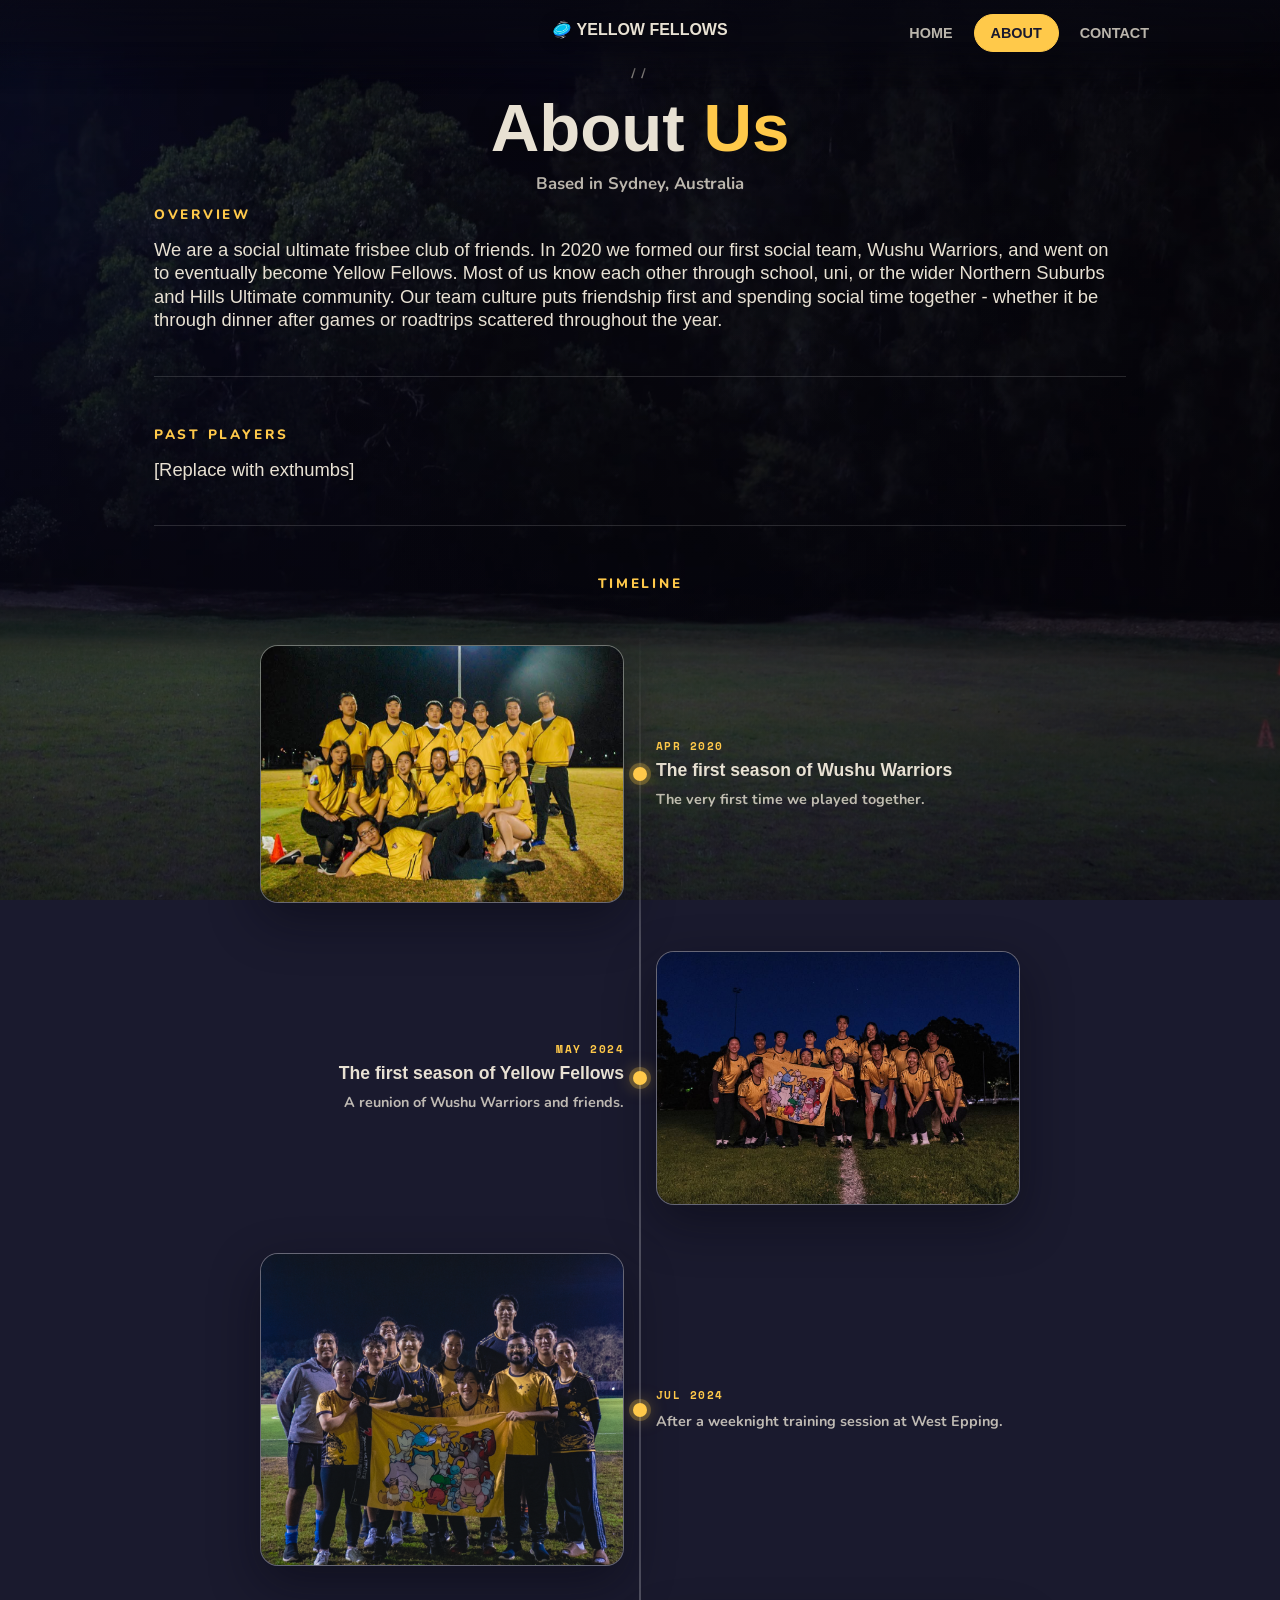
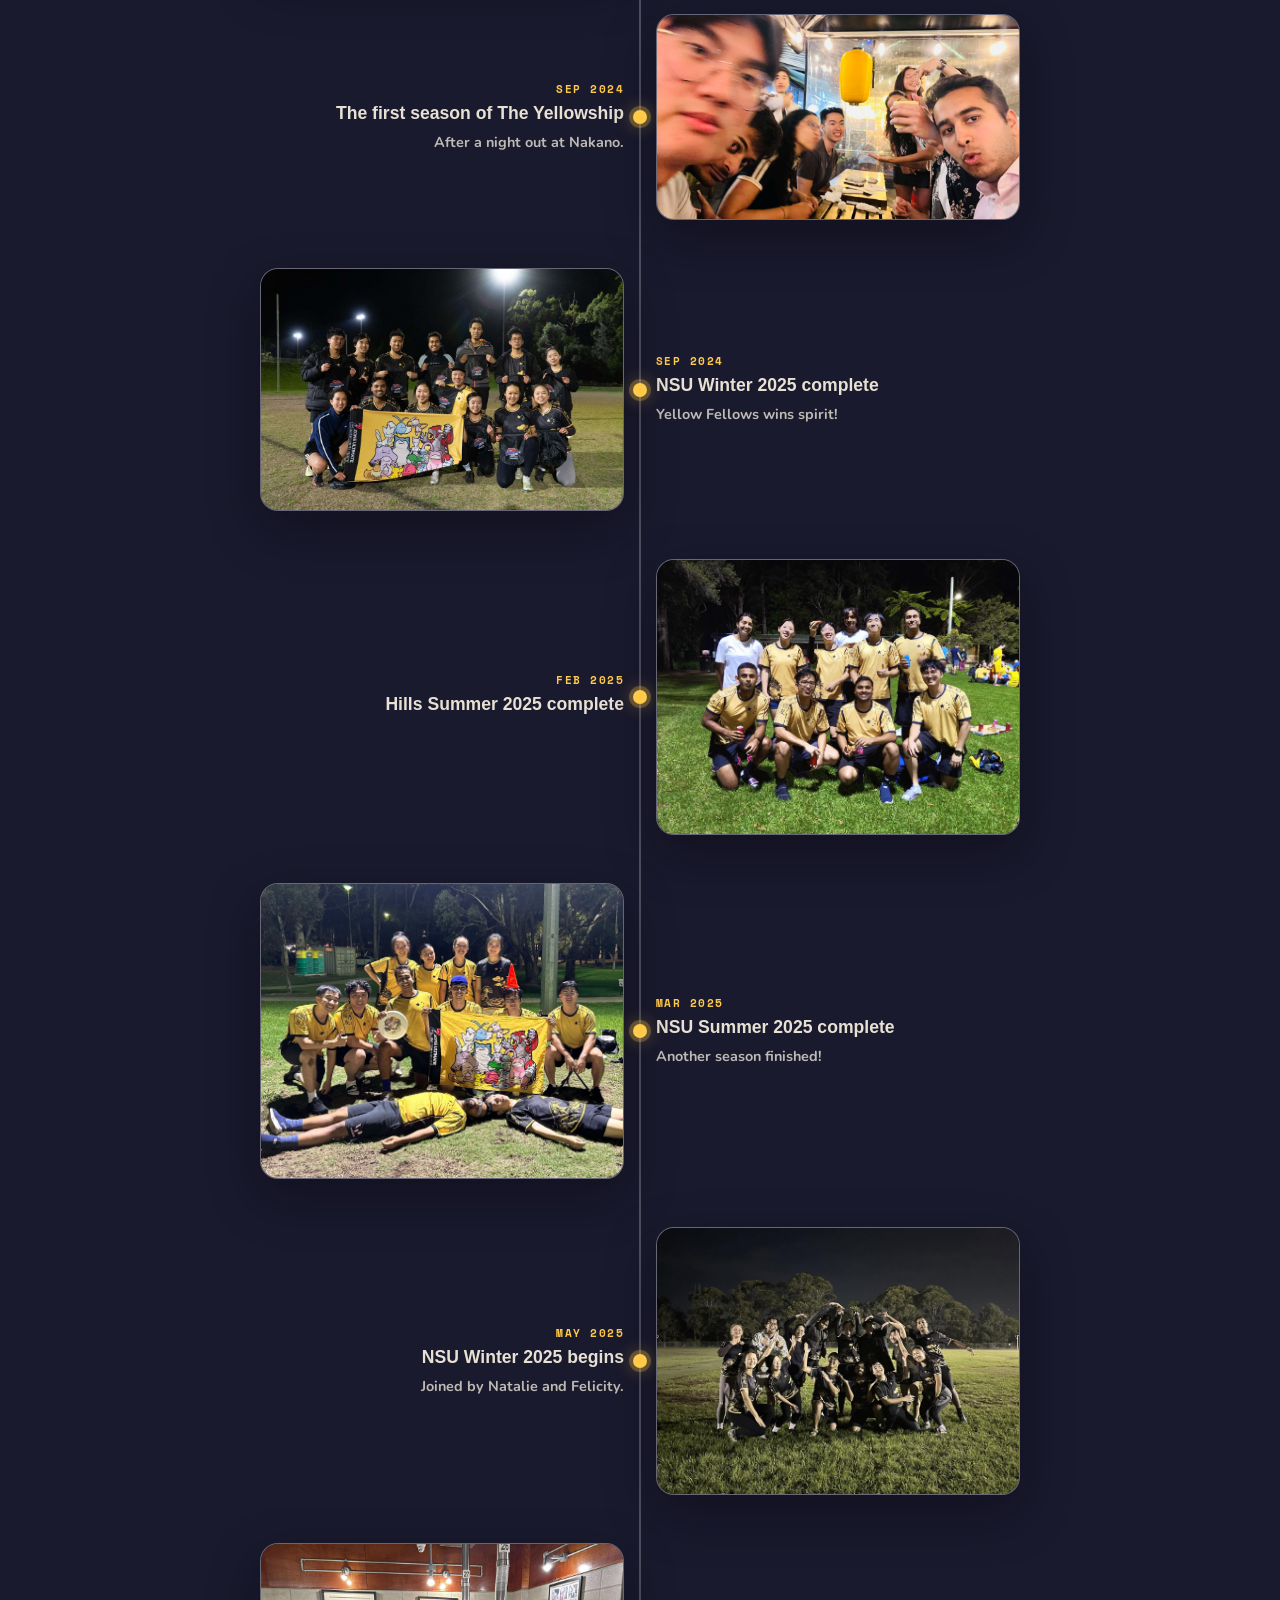
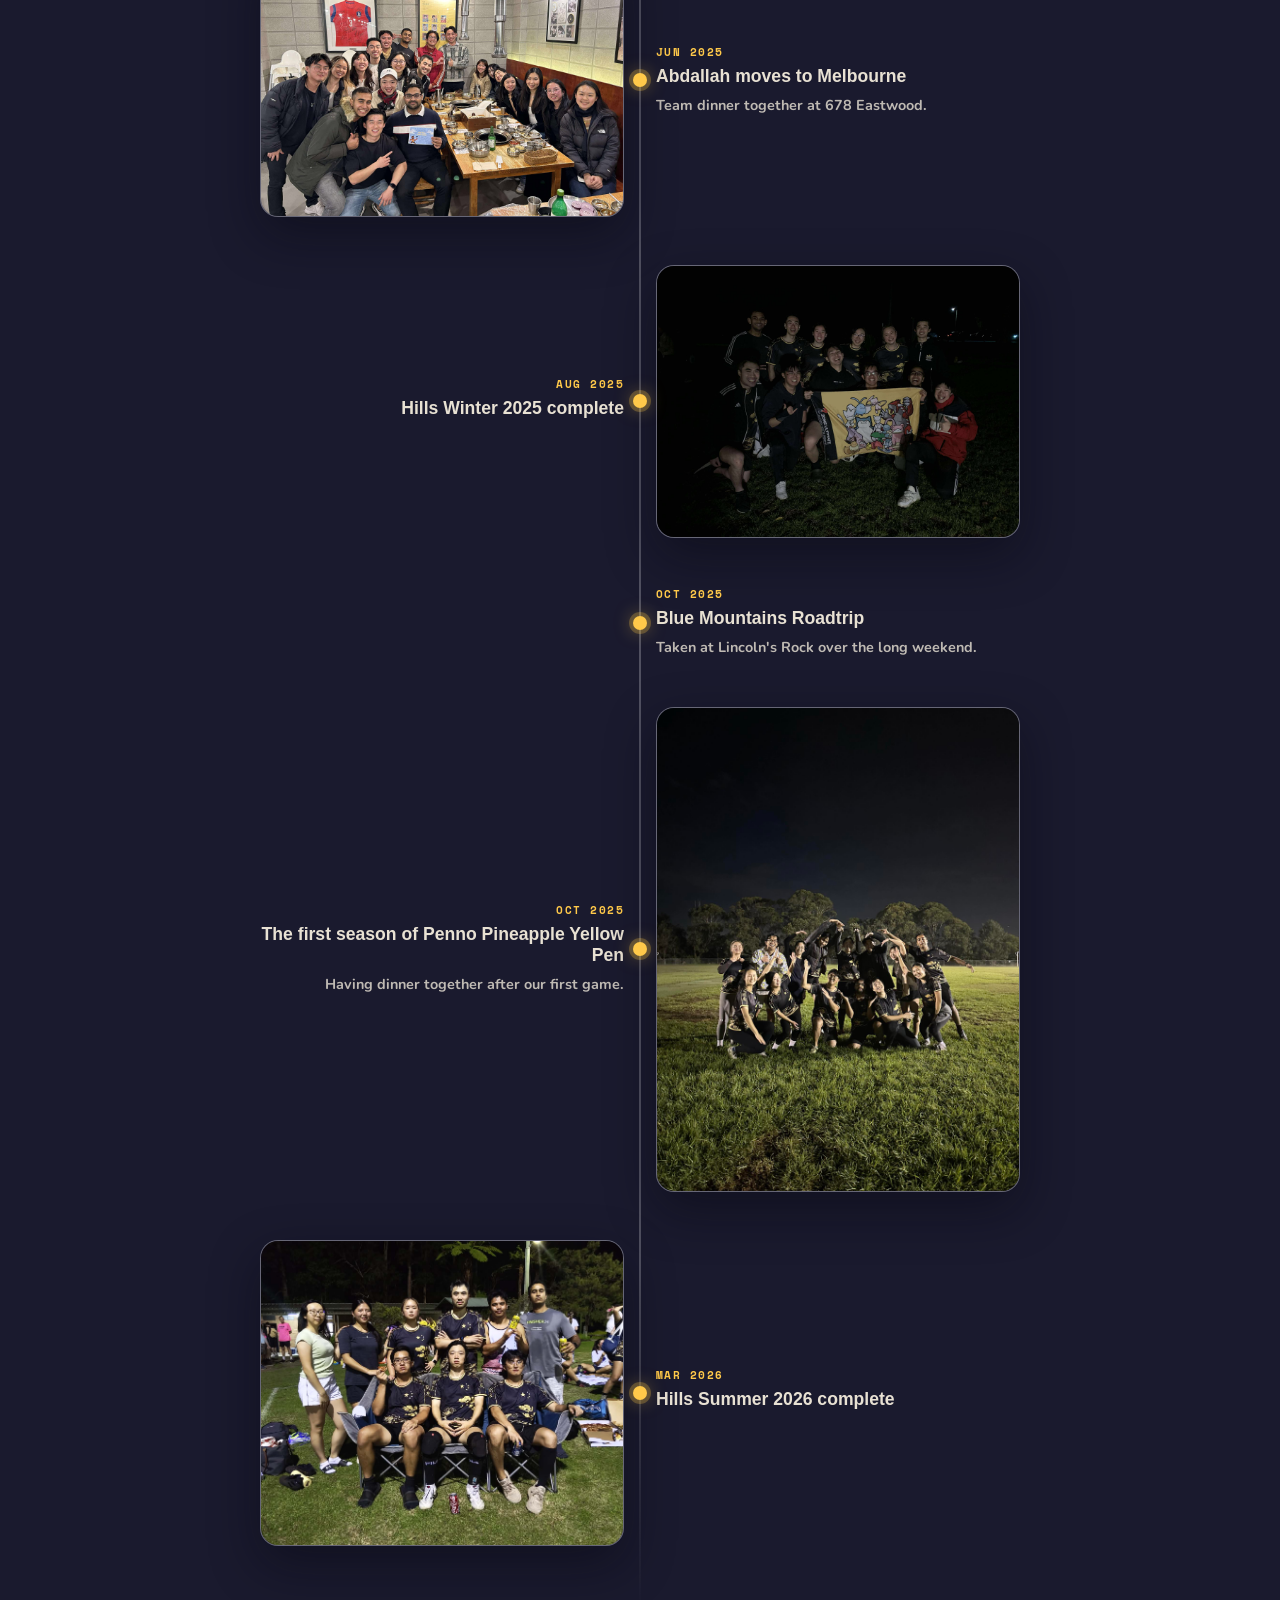
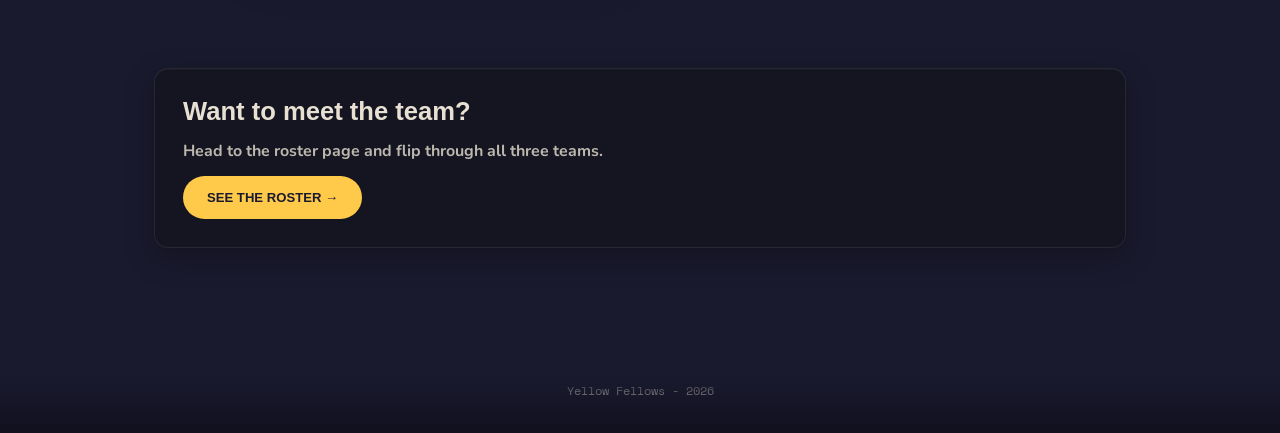
==== about.html @ 93ade766 "Pre-Claude exthumbs" ====
<!DOCTYPE html>
<html lang="en">
<head>
<meta charset="UTF-8">
<meta name="viewport" content="width=device-width, initial-scale=1.0">
<title>About — Yellow Fellows</title>
<link rel="preconnect" href="https://fonts.googleapis.com">
<link href="https://fonts.googleapis.com/css2?family=Nunito:wght@400;700;800;900&family=Space+Mono:wght@400;700&display=swap" rel="stylesheet">
<link rel="stylesheet" href="styles.css">
</head>
<body>

<div class="site-bg" aria-hidden="true"></div>
<div class="disc-bg" aria-hidden="true"></div>

<header class="site-header">
  <div class="header-inner">
    <a href="index.html" class="brand" id="brandLogo" aria-label="Yellow Fellows — home. On mobile, tap to toggle the menu." aria-expanded="false">
      <img src="images/logo.png" alt="Yellow Fellows" class="logo-img"
        onerror="this.replaceWith(Object.assign(document.createElement('span'),{className:'logo-fallback',textContent:'🥏 YELLOW FELLOWS'}));">
    </a>
    <nav class="site-nav" id="siteNav">
      <a href="index.html">HOME</a>
      <a href="about.html" class="active">ABOUT</a>
      <a href="contact.html">CONTACT</a>
    </nav>
  </div>
</header>

<div class="wrap">
  <header class="page-hero">
    <div class="eyebrow">//</div>
    <h1>About <span class="hl">Us</span></h1>
    <p class="sub">Based in Sydney, Australia</p>
  </header>

  <section class="about-section values-section">
    <p class="section-label">Overview</p>
    <p class="values-statement">
      We are a social ultimate frisbee club of friends. In 2020 we formed our first social team, Wushu Warriors, and went on to eventually become Yellow Fellows.
      Most of us know each other through school, uni, or the wider Northern Suburbs and Hills Ultimate community. Our team culture puts friendship first and spending
      social time together - whether it be through dinner after games or roadtrips scattered throughout the year. 
    </p>
  </section>

  <section class="about-section values-section">
    <p class="section-label">Past Players</p>
    <p class="values-statement">
      [Replace with exthumbs] 
    </p>
  </section>

  <section class="timeline-header">
    <p>Timeline</p>
  </section>

  <div class="timeline" id="timelineTrack"></div>

  <section class="block">
    <div class="panel">
      <h2>Want to meet the team?</h2>
      <p style="font-weight:700; opacity:0.8; margin:0 0 14px;">Head to the roster page and flip through all three teams.</p>
      <a href="index.html" class="submit-btn" style="display:inline-block; text-decoration:none;">SEE THE ROSTER →</a>
    </div>
  </section>
</div>

<footer class="site-footer">Yellow Fellows - 2026</footer>

<script src="script.js" defer></script>
</body>
</html>
---- styles.css ----
/* =========================================================
   THE YELLOW SQUAD — shared stylesheet
   Used by: index.html, about.html, contact.html

   v2 -- "field-glass" redesign: field.png runs the full site,
   chrome (header/footer) blurs and feathers into the photo,
   cards go translucent, and player cutouts throw a yellow
   comet trail -- the same arc a disc leaves the hand.
   ========================================================= */

:root{
  /* ---- Fonts, by role ---- */
  --font-body:    'Nunito', sans-serif;         /* running text, form fields */
  --font-heading: 'Segoe UI', sans-serif;        /* h1/h2, names, buttons */
  --font-mono:    'Space Mono', monospace;       /* labels, eyebrows, stats */
  --font-tab:     'Arial Black', sans-serif;     /* team tab buttons */
  --font-quote:   'Times New Roman', monospace;  /* player nickname/quote */

  /* ---- Brand + team colors ---- */
  --ink: #1A1A2E;        /* dark base -- page bg, text-on-light */
  --sun: #FFC94A;        /* primary accent yellow -- Yellow Fellows */
  --pineapple: #f9ff4b;  /* Penno Pineapple Yellow Pen team chip */
  --sherbet: #ffbf1f;    /* The Yellowship team chip */
  --pop: #FF4FA3;        /* focus rings / interactive highlight */
  --cream: #e8e1d3;      /* base tone for light text on dark photo */

  /* ---- Text colors ---- */
  --text: var(--cream);                    /* primary text on dark/photo bg */
  --text-body: #25231f;                    /* body text on light cards (info-card) */
  --text-dim: rgba(255,248,231,0.72);      /* secondary text on dark bg */
  --text-faint: rgba(255,248,231,0.45);    /* tertiary/placeholder text on dark bg */
  --stat-text: rgba(221,138,4,0.45);       /* player stat label/value accent */

  /* ---- Surface / glass effects ---- */
  --glass: rgba(255,255,255,0.07);
  --glass-strong: rgba(255,255,255,0.13);
  --glass-border: rgba(255,255,255,0.24);
  --glass-shadow: 0 18px 50px rgba(6,6,16,0.45);
}

*{ box-sizing:border-box; }

html{ scroll-behavior:smooth; height:100%; background:var(--ink); }

body{
  margin:0;
  background: transparent;
  font-family:var(--font-body);
  color:var(--text);
  min-height:100%;
}

a{ color:inherit; }

/* ---------- SITE-WIDE PHOTO BACKGROUND ---------- */
/* position:fixed already pins this to the viewport, so we don't also need
   background-attachment:fixed -- stacking the two can make some browsers/
   preview panes size the image against document flow instead of the
   viewport, which is what left a plain white gap under short pages. */
.site-bg{
  position:fixed; inset:0; z-index:-3;
  background: url('images/field.png') center 35% / cover no-repeat;
}
.site-bg::before{
  content:"";
  position:absolute; inset:0;
  background:
    linear-gradient(180deg, rgba(8,8,18,0.62) 0%, rgba(8,8,18,0.30) 16%, rgba(8,8,18,0.38) 60%, rgba(8,8,18,0.68) 100%);
}
.site-bg::after{
  content:"";
  position:absolute; inset:0;
  background: radial-gradient(circle at 50% 30%, rgba(0,0,0,0) 0%, rgba(0,0,0,0.28) 100%);
}

.disc-bg{ position:fixed; inset:0; pointer-events:none; overflow:hidden; z-index:-2; }
.disc-bg span{ position:absolute; font-size:2.2rem; opacity:0.07; filter:saturate(0.6); }

.wrap{ position:relative; z-index:5; max-width:1100px; margin:0 auto; padding:64px 64px 10px; }

/* ---------- SITE HEADER / NAV -- fades into the photo ---------- */
.site-header{
  position:fixed; top:0; left:0; right:0; z-index:50;
  padding-bottom: 36px;
}
/* The blurred/feathered background lives on its own layer, sized to the
   header's own (short) box. Applying the mask here -- instead of on
   .site-header directly -- keeps it from clipping the mobile nav
   dropdown, which needs to extend well below that box when open. */
.site-header::before{
  content:"";
  position:absolute; inset:0;
  z-index:-1;
  background: linear-gradient(180deg, rgba(8,8,18,0.55) 0%, rgba(8,8,18,0.30) 55%, rgba(8,8,18,0) 100%);
  backdrop-filter: blur(18px);
  -webkit-backdrop-filter: blur(18px);
  -webkit-mask-image: linear-gradient(to bottom, #000 45%, transparent 100%);
  mask-image: linear-gradient(to bottom, #000 45%, transparent 100%);
}
.header-inner{
  position:relative;
  max-width:1100px; margin:0 auto; padding:14px 24px 6px;
  display:flex; align-items:center; justify-content:flex-end;
  min-height:56px;
}
.brand{
  /* Always centered at the top of the header, independent of the nav's
     width -- absolute + translate keeps it dead-center on both mobile
     and desktop rather than being squeezed by flex siblings. */
  position:absolute;
  left:50%; top:50%;
  transform:translate(-50%,-50%);
  z-index:2;

  display:flex; align-items:center; justify-content:center;
  text-decoration:none;
  padding:6px;
  border-radius:14px;
  transition: transform .2s ease, opacity .2s ease;
}
.brand:hover{ transform:translate(-50%,-50%) scale(1.04); }
.brand.active{ transform:translate(-50%,-50%) scale(0.94); }

.logo-img{
  height:44px;
  width:auto;
  display:block;
  filter: drop-shadow(0 2px 14px rgba(0,0,0,0.5));
}

.logo-fallback{
  font-family:var(--font-heading);
  font-weight:800;
  font-size:1rem;
  color:var(--text);
  text-shadow:0 2px 14px rgba(0,0,0,0.5);
  white-space:nowrap;
}

.site-nav{
  display:flex;
  align-items:center;
  gap:4px;
}

.site-nav a{
  font-family:var(--font-heading);
  font-weight:800;
  font-size:0.9rem;
  text-decoration:none;
  color:var(--text-dim);
  padding:10px 16px;
  border:1px solid transparent;
  border-radius:999px;
  transition:
    color .2s ease,
    background .2s ease,
    border-color .2s ease,
    transform .2s ease;
}

.site-nav a:hover{
  color:var(--text);
  background:var(--glass);
  border-color:var(--glass-border);
}

.site-nav a.active{
  color:var(--ink);
  background:var(--sun);
  border-color:var(--sun);
}

@media (max-width:760px){

  .logo-img{
    height:60px;
  }

  .header-inner{
    min-height:76px;
    padding-top:100px;
  }

  .site-nav{
    display:flex;
    flex-direction:column;
    align-items:center;
    justify-content:center;
    gap:20px;

    position:fixed;
    inset:0;

    z-index:40;

    background:rgba(8,8,18,0.6);
    backdrop-filter:blur(28px) saturate(140%);
    -webkit-backdrop-filter:blur(28px) saturate(140%);

    opacity:0;
    visibility:hidden;
    pointer-events:none;

    transition:
      opacity .3s ease,
      visibility 0s linear .3s;
  }

  .site-nav.open{
    opacity:1;
    visibility:visible;
    pointer-events:auto;
    transition:
      opacity .3s ease,
      visibility 0s linear 0s;
  }

  .site-nav a{
    text-align:center;
    font-size:1.5rem;
    padding:12px 30px;

    opacity:0;
    transform:translateY(14px) scale(.94);
  }

  .site-nav.open a{
    animation:navLinkIn .42s cubic-bezier(.2,.8,.3,1) forwards;
  }

  .site-nav.open a:nth-child(1){ animation-delay:.08s; }
  .site-nav.open a:nth-child(2){ animation-delay:.16s; }
  .site-nav.open a:nth-child(3){ animation-delay:.24s; }
}

@keyframes navLinkIn{
  to{
    opacity:1;
    transform:translateY(0) scale(1);
  }
}

@media (max-width:600px){
  .logo-img{
    height:56px;
  }

  .header-inner{
    min-height:72px;
  }
}

/* ---------- PAGE HERO ---------- */
header.page-hero{
    position:relative;
    z-index:2;

    text-align:center;

    padding:0px 0 30px;

    margin-bottom:-20px;
}

.eyebrow{
  font-family:var(--font-mono); text-transform:uppercase; letter-spacing:0.3em;
  font-size:0.7rem; font-weight:700; color:var(--text-dim);
}

h1{
  font-family:var(--font-heading); font-size:clamp(2.2rem, 6vw, 4.2rem);
  line-height:1.05; margin:12px 0 8px; color:var(--text);
  text-shadow: 0 4px 30px rgba(0,0,0,0.45);
}
h1 .hl{
  color:var(--sun);
}

.sub{ font-size:1.05rem; font-weight:700; max-width:560px; margin:0 auto; color:var(--text-dim); }

h2{
  font-family:var(--font-heading); font-size:clamp(1.25rem, 3.5vw, 1.6rem);
  margin: 0 0 14px; color:var(--text);
}

/* ---------- GENERIC GLASS CARD ---------- */
.panel{
  background: rgba(18,20,28,0.72);
  backdrop-filter: blur(12px);
  -webkit-backdrop-filter: blur(12px);

  border: 1px solid rgba(255,255,255,0.08);
  border-radius: 14px;

  padding: 28px;

  box-shadow:
    0 10px 30px rgba(0,0,0,.28),
    inset 0 1px 0 rgba(255,255,255,.03);

  transition:
    transform .22s ease,
    box-shadow .22s ease,
    border-color .22s ease;
}
.panel:hover{ transform: translateY(-4px); box-shadow: 0 26px 60px rgba(6,6,16,0.55); background:rgba(255,255,255,0.16); }

section.block{ margin: 54px 0; }
section.block:first-of-type{ margin-top: 20px; }

/* ---------- TABS (roster page) ---------- */
.tabs{
  display: flex;
  flex-wrap: wrap;
  justify-content: center;
  align-items: stretch;
  gap: 12px;

  margin: 10px 0;
  padding: 16px 0;
}

.tabs::-webkit-scrollbar{
  display: none;              /* Chrome, Safari, Edge */
}

.tab-btn{
  flex: 0 0 auto;
  font-family:var(--font-tab); font-size:0.66rem; padding:11px 16px;
  background:var(--glass); border:1px solid var(--glass-border); border-radius:999px; cursor:pointer;
  color:var(--text-dim);
  backdrop-filter: blur(14px);
  transition: transform .18s ease, box-shadow .18s ease, background .18s ease, color .18s ease;
  white-space:nowrap;
}
.tab-btn:hover{ transform: translateY(-2px); color:var(--text); background:rgba(255,255,255,0.13); }
.tab-btn:focus-visible{ outline: 2px solid var(--pop); outline-offset: 3px; }
.tab-btn.active{
  color:var(--ink); transform: translateY(-2px);
  border-color: transparent;
  box-shadow: 0 10px 26px rgba(255,201,74,0.4);
}
.tab-btn .count{ font-family:var(--font-mono); font-size:0.55rem; opacity:0.7; display:block; margin-top:3px; }

.team-meta{ text-align:center; margin-bottom:80px; }
.team-est{
  font-family:var(--font-mono); font-size:0.68rem; font-weight:700;
  text-transform:uppercase; letter-spacing:0.18em; color:var(--text-faint); margin:0 0 6px;
}
.team-est.empty{ font-style:italic; letter-spacing:0.05em; text-transform:none; }
.team-desc{
  font-weight:700; font-size:1rem; line-height:1.55; max-width:620px;
  margin:0 auto; color:var(--text-dim);
}

/* ---------- STAGE -- floats directly on the field, no boxed background ---------- */
.stage-wrap{
    position: relative;

    display: flex;
    justify-content: center;
    align-items: center;
    gap: 64px;

    min-height: 480px;

    overflow: visible;
    border: 2px solid rgba(0, 0, 0, 0.6);
    box-shadow:
      0 30px 80px rgba(0,0,0,0.65),
      0 0 120px rgba(0,0,0,0.45),
      inset 0 0 80px rgba(0,0,0,0.35);
}

.stage-video{
    position: absolute;
    inset: 0;

    width: 100%;
    height: 100%;

    object-fit: cover;
    filter: brightness(0.6);

    z-index: 0;
}

.player-figure{
  position: absolute;
  left: 32px;
  flex: 1;

  display: flex;
  align-items: center;
  justify-content: center;

  min-height: 500px;

  transition: opacity .45s ease;
}

.player-figure img{

  width: auto;
  height: 500px;

  object-fit: contain;

  transform: translateX(-60px);

  animation: toonShadowIn .8s cubic-bezier(.2,.8,.3,1) both;
}

@keyframes toonShadowIn{
  0%{
    filter:
      drop-shadow(0 0 0 rgba(255,201,74,0))
      drop-shadow(0 0 0 rgba(255,201,74,0));
  }

  100%{
    filter:
      drop-shadow(-32px 0px 0 rgba(255,201,74,0.5))
      drop-shadow(-64px 0px 0 rgba(255,201,74,0.3));
  }
}

.ghost{ width:80%; height:80%; }
.ghost svg{ width:100%; height:100%;
  filter: drop-shadow(0 14px 22px rgba(0,0,0,0.35));
}
.ghost .ghost-initials{ font-family:var(--font-heading); fill: rgba(255,255,255,0.9); font-size:26px; }
.ghost path, .ghost circle{ stroke: rgba(255,255,255,0.8); }

.info-card{
    position: absolute;
    right:12px;
    width: 360px;
    padding: 20px 22px 18px;

    background:
      radial-gradient(rgba(26,26,46,0.055) 1px, transparent 1.4px) 0 0/15px 15px,
      #fffaf1;
    border: 2px solid var(--sun);

    transform: skew(-12deg) translateX(-130px);

    flex: 0 0 360px;   /* Prevent flexbox from shrinking it */

    box-shadow:
        6px 6px 0 var(--sun),
        12px 12px 0 rgba(0,0,0,0.6),
        inset 0 1px 0 rgba(255,255,255,0.8);

    color: #000; /* or #111 if you want softer black text */
}
.info-card::before{
    content:"";
    position:absolute;
    top:0; left:0; right:0;
    height:5px;
    background: linear-gradient(90deg, var(--sun) 0%, var(--pop) 130%);
    opacity:0.9;
}
.info-card > *{
    transform: skew(12deg);
}
.info-card.fade{ opacity:0; transform: translateY(6px); }

.badge-row{
    display: flex;
    gap: 5px;
    flex-wrap: wrap;
    justify-content: flex-end;
    margin: 0 0 10px;
}

/* Optional "trophy" ribbon -- only shown when a player has one (see
   PLAYER_INFO.trophy in script.js). Deliberately sits straddling the
   card's own top border rather than inside the padding, like a patch
   stitched onto the corner. Hidden by default via display:none rather
   than the `hidden` attribute -- see renderStage()'s toggle. */
.trophy-tag{
    display: none;
    align-items: center;
    gap: 6px;

    position: absolute;
    top: -14px;
    left: 22px;
    z-index: 3;
    max-width: calc(100% - 54px);

    padding: 5px 12px;
    background: linear-gradient(135deg, #ffd66b, #ff9f1c);
    border: 1.5px dashed rgba(26,26,46,0.55);
    border-radius: 3px;
    box-shadow: 2px 3px 0 rgba(0,0,0,0.35);

    color: var(--ink);
    font-family: var(--font-mono);
    font-size: 0.58rem;
    font-weight: 800;
    line-height: 1.3;
    text-transform: uppercase;
    letter-spacing: 0.05em;

    transform: skew(12deg) rotate(-3deg);
}
.trophy-tag .trophy-icon{
    flex: 0 0 auto;
    font-size: 0.86rem;
    line-height: 1;
}
.trophy-tag .trophy-text{
    overflow-wrap: anywhere;
}

.team-chip{
  font-family:var(--font-mono); font-size:0.6rem; font-weight:700;
  padding:3px 8px; border-radius:999px; border:1px solid rgba(26,26,46,0.25); line-height:1.6;
  color:var(--ink);
}
.chip-YF{ background: var(--sun); }
.chip-PPYP{ background: var(--pineapple); }
.chip-YS{ background: var(--sherbet); }

.stage-name{ font-family:var(--font-heading); font-size:clamp(1.1rem, 2.4vw, 1.4rem); font-weight:700; margin:0 0 6px; text-align:center; letter-spacing:0.01em; }

.nickname{
  display:block; width:fit-content; margin:0 auto 14px;
  font-family:var(--font-quote); font-style:italic; font-size:1.05rem; font-weight:700;
  color:#8a5c00;
  padding:0 4px 7px;
  border-bottom:1px dashed rgba(138,92,0,0.32);
}
.nickname.empty{ font-style:italic; border-style:dotted; opacity:0.7; color:var(--text-body); }

.funfact{ font-size:0.84rem; font-weight:700; line-height:1.45; color:var(--text-body); text-align:center; margin:0 0 12px; }
.funfact.empty{ font-style:italic; font-weight:600; opacity:0.6; }

.player-stat-row{
  display:grid;
  grid-template-columns:1fr 1fr;
  gap:6px 12px;
  border-top:1px solid rgba(26,26,46,0.12);
  padding-top:10px;
}

.player-stat-row.single{
  grid-template-columns:1fr;
  border-top:none;
  padding-top:0;
}

.player-stat{
  display:flex;
  justify-content:flex-start;
  align-items:baseline;
  gap:6px;
}

.player-stat-row.single .player-stat{
  background: rgba(255,201,74,0.16);
  border:1px solid rgba(255,201,74,0.4);
  border-radius:10px;
  padding:8px 12px;
  justify-content:center;
}

.player-stat-row.single .p-label::before{ content:"🥏  "; }

.player-stat-row.single .p-label,
.player-stat-row.single .p-value{ color:#8a5c00; }
.player-stat-row.single .p-value.empty{ color:var(--text-faint); }

.player-stat .p-label{
  margin:0;
  font-family:var(--font-mono);
  font-size:0.58rem;
  text-transform:uppercase;
  letter-spacing:0.12em;
  color:var(--stat-text);
  line-height:1;
}

.player-stat .p-value{
  margin:0;
  font-weight:800;
  font-size:0.86rem;
  color:var(--stat-text);
  line-height:1;
}

.player-stat .p-value.empty{
  font-style:italic;
  font-weight:700;
  color:var(--text-faint);
}

.stage-arrow{
  position: absolute;
  top: 30%;
  transform: translateY(-50%);
  z-index: 3;

  width: 56px;
  height: 56px;
  border: none;
  border-radius: 50%;

  background: transparent;
  color: rgba(0, 0, 0, 0.85);

  display: flex;
  align-items: center;
  justify-content: center;

  cursor: pointer;
  user-select: none;

  font-family: system-ui, sans-serif;
  font-size: 4rem;
  font-weight: 300;
  line-height: 1;

  transition:
    transform .2s ease,
    color .2s ease,
    opacity .2s ease;

  opacity: .7;
}

.stage-arrow:hover{
  transform: translateY(-50%) scale(1.12);
  color: #000000;
  opacity: 1;
}

.stage-arrow:focus-visible{
  outline: none;
}
.arrow-left{ left: -3%; }
.arrow-right{ right: -3%; }

/* ---------- THUMBNAIL ROW ---------- */

/* Purely a positioning context -- not itself positioned, so it doesn't
   introduce a new containing block. .thumb children are position:absolute
   and sit directly on top of .stage-wrap (their nearest positioned
   ancestor), so their left/top percentages are stage-wrap-relative. */
.thumb-row{
  margin: 0;
}

.thumb{
  position: absolute;

  width:66px;
  height:66px;

  display:flex;
  align-items:center;
  justify-content:center;

  cursor:pointer;
  pointer-events: auto;

  /* left/top mark the point on the frame; this centers the thumb on
     that point instead of anchoring its top-left corner there */
  transform: translate(-50%, -50%);

  /* every property that differs between the dim/active/selected state
     is listed here so updateThumbStates()'s class toggles always fade
     rather than snapping */
  transition:
    transform 0.4s cubic-bezier(.2,.8,.3,1),
    opacity 0.4s ease;

  /* default "dim" state */
  opacity: 0.35;
}

.thumb:hover{ transform: translate(-50%, -50%) translateY(-3px) scale(1.05); opacity:0.85; }

.thumb img{
  width: 100%;
  height: 100%;
  object-fit: contain; /* hug the cutout's real shape, not a cropped circle */
  filter: grayscale(0.6) brightness(0.8) drop-shadow(0 2px 5px rgba(0,0,0,0.4));
  transition: filter 0.4s ease;
}

/* highlighted state -- fades in/out via the transition above whenever
   .active is toggled (team switch) or on first paint (entrance). The
   white outline + yellow glow are traced straight onto the cutout's
   alpha shape with stacked drop-shadows, rather than sitting behind it
   in a circular chip. */
.thumb.active{
  opacity: 1;
  transform: translate(-50%, -50%) translateY(-5px) scale(1.12);
}
.thumb.active img{
  filter:
    drop-shadow(0 2px 5px rgba(0,0,0,0.4))
    drop-shadow(0 0 9px rgba(255,201,74,0.265));
}

/* selected state -- the player currently shown on stage. Sits visually
   "above" the plain active state: bigger lift, a heavier ring, and a
   slow breathing glow so it reads at a glance even among a full team of
   highlighted teammates. Declared after .active so it wins when a thumb
   is both on-team and the current selection (the common case). */
.thumb.selected{
  transform: translate(-50%, -50%) translateY(-9px) scale(1.32);
  z-index: 2;
}
.thumb.selected img{
  animation: thumbGlow 2.6s ease-in-out infinite;
}


@keyframes thumbGlow{
  0%, 100%{
    filter:
      drop-shadow(0 0 2px #fff)
      drop-shadow(0 0 2px #fff)
      drop-shadow(0 0 2px #fff)
      drop-shadow(0 2px 5px rgba(0,0,0,0.4))
      drop-shadow(0 0 14px rgba(255,201,74,0.85));
  }
  50%{
    filter:
      drop-shadow(0 0 2.5px #fff)
      drop-shadow(0 0 2.5px #fff)
      drop-shadow(0 0 2.5px #fff)
      drop-shadow(0 2px 5px rgba(0,0,0,0.4))
      drop-shadow(0 0 24px rgba(255,201,74,1));
  }
}

/* fallback chip -- only used when a player has no thumbs/<slug>.png yet.
   There's no image to trace an outline onto, so it keeps a small circular
   badge instead; box-shadow stands in for the drop-shadow ring so the
   same dim/active/selected language still reads. */
.thumb-fallback{
  border-radius:50%;
  background: var(--tbg, var(--sun));
  color: var(--ink);
  font-family:var(--font-mono);
  font-size:0.6rem;
  font-weight:700;
  box-shadow: 0 6px 16px rgba(6,6,16,0.35);
  transition: box-shadow 0.4s ease;
}
.thumb-fallback.active{
  box-shadow: 0 0 0 2px #fff, 0 8px 22px rgba(255,201,74,0.5);
}
.thumb-fallback.selected{
  box-shadow: 0 0 0 3px #fff, 0 14px 30px rgba(255,201,74,0.55), 0 0 18px rgba(255,201,74,0.35);
  animation: thumbFallbackGlow 2.6s ease-in-out infinite;
}
@keyframes thumbFallbackGlow{
  0%, 100%{ box-shadow: 0 0 0 3px #fff, 0 14px 30px rgba(255,201,74,0.55), 0 0 18px rgba(255,201,74,0.35); }
  50%{ box-shadow: 0 0 0 3px #fff, 0 16px 36px rgba(255,201,74,0.8), 0 0 34px rgba(255,201,74,0.65); }
}

/* ---------- CONTACT PAGE ---------- */
.contact-grid{
  display:grid; grid-template-columns: 1.1fr 0.9fr; gap:24px; align-items:start;
}
@media (max-width:760px){ .contact-grid{ grid-template-columns:1fr; } }

.info-list{ list-style:none; padding:0; margin:0; display:flex; flex-direction:column; gap:16px; }
.info-list li{ display:flex; gap:12px; align-items:flex-start; }
.info-list .icon{ font-size:1.4rem; line-height:1; filter: drop-shadow(0 2px 6px rgba(0,0,0,0.4)); }
.info-list .label{
  font-family:var(--font-mono); font-size:0.64rem; text-transform:uppercase;
  letter-spacing:0.12em; color:var(--text-faint); margin:0 0 3px;
}
.info-list .value{ font-weight:800; color:var(--text); }
.info-list .value.empty{ font-style:italic; font-weight:700; color:var(--text-faint); }

.social-row{ display:flex; gap:10px; flex-wrap:wrap; margin-top:18px; }
.social-chip{
  font-family:var(--font-mono); font-size:0.7rem; font-weight:700;
  padding:8px 14px; border:1px solid var(--glass-border); border-radius:20px; text-decoration:none;
  background:var(--glass); color:var(--text-dim);
  transition: transform .18s ease, background .18s ease, color .18s ease;
}
.social-chip:hover{ background:var(--sun); color:var(--ink); transform: translateY(-2px); }

.form-field{ margin-bottom:16px; display:flex; flex-direction:column; gap:6px; }
.form-field label{ font-family:var(--font-mono); font-size:0.68rem; text-transform:uppercase; letter-spacing:0.1em; color:var(--text-faint); }
.form-field input, .form-field textarea{
  font-family:var(--font-body); font-size:0.95rem; font-weight:700;
  padding:12px 14px; border:1px solid var(--glass-border); border-radius:12px;
  background:rgba(255,255,255,0.08); color:var(--text); resize:vertical;
}
.form-field input::placeholder, .form-field textarea::placeholder{ color:var(--text-faint); }
.form-field input:focus, .form-field textarea:focus{ outline:2px solid var(--pop); outline-offset:1px; background:rgba(255,255,255,0.13); }

.submit-btn{
  font-family:var(--font-heading); font-weight:800; font-size:0.82rem; padding:14px 24px;
  background:var(--sun); color:var(--ink); border:none; border-radius:999px; cursor:pointer;
  transition: transform .18s ease, box-shadow .18s ease;
}
.submit-btn:hover{ transform: translateY(-2px); }
.submit-btn:focus-visible{ outline:2px solid var(--pop); outline-offset:2px; }

.form-note{ font-size:0.76rem; color:var(--text-faint); margin-top:10px; font-weight:700; }

/* ---------- FOOTER -- feathers into the photo, no hard edge ---------- */
footer.site-footer{
  position:relative; z-index:1;
  text-align:center; margin-top:60px; padding-top:10px; padding-bottom:34px;
  font-family:var(--font-mono); font-size:0.74rem; color:var(--text-faint);
  background: linear-gradient(0deg, rgba(8,8,18,0.5) 0%, rgba(8,8,18,0.22) 55%, rgba(8,8,18,0) 100%);
  -webkit-mask-image: linear-gradient(to top, #000 55%, transparent 100%);
  mask-image: linear-gradient(to top, #000 55%, transparent 100%);
}

/* ---------- MOBILE / STAGE RESPONSIVE ---------- */
/*
  Mobile trades the desktop "floating comic panel" for a plain stacked
  card: a fixed-height photo zone up top (video + cutout + nav arrows),
  then the info card in normal document flow below it, then the thumbs
  as a horizontal swipeable strip. --photo-h is the single source of
  truth for the photo zone's height -- the video, the cutout, and the
  arrows' vertical centering all reference it, so they can't drift out
  of sync with each other.
*/
@media (max-width:760px){
  .wrap{ padding-top:118px; }

  .stage-wrap{
    --photo-h: min(56vh, 440px);

    display: block;
    min-height: 0;
    padding: 0;

    border-radius: 22px;
    overflow: hidden;
    border: 1px solid rgba(255,255,255,0.14);
    box-shadow: 0 22px 55px rgba(0,0,0,0.55);
  }

  .stage-video{
    height: var(--photo-h);
  }

  .stage-scrim{
    position: absolute;
    top: 0; left: 0; right: 0;
    height: var(--photo-h);
    background: linear-gradient(180deg, rgba(8,8,18,0) 62%, rgba(8,8,18,0.55) 100%);
    pointer-events: none;
  }

  .player-figure{
    position: relative;
    left: auto;
    width: 100%;
    height: var(--photo-h);
    min-height: 0;
  }

  .player-figure img{
    transform: none;
    height: 84%;
    max-height: 100%;
    object-fit: contain;
  }

  .ghost{ width:56%; height:70%; }

  /* Arrows are still positioned relative to .info-card (their DOM
     parent), but pulled up with a negative offset so they land over
     the photo instead of over the card -- the card's own top margin
     (18px, see .info-card below) plus half the photo height. */
  .stage-arrow{
    top: calc(-1 * (var(--photo-h) / 2) - 18px);
    transform: translateY(-50%);

    width: 42px;
    height: 42px;
    font-size: 3.9rem;

    color: #fff;

    z-index: 5;
  }
  .stage-arrow:hover{ transform: translateY(-10%) scale(1.28); color: #fff}
  .arrow-left{ left: 12px; }
  .arrow-right{ right: 12px; }

  /* Plain card in normal flow -- the skew reads great as a floating
     accent on desktop, but fights readability at phone widths, so it's
     dropped here in favour of a straightforward sticker-style card.
     Stays position:relative (not static) so the arrows and the trophy
     tag still anchor to the card itself rather than the whole stage. */
  .info-card{
    position: relative;
    width: auto;
    max-width: none;
    margin: 18px 16px 0;

    transform: none;

    box-shadow:
      4px 4px 0 var(--sun),
      8px 8px 0 rgba(0,0,0,0.55),
      inset 0 1px 0 rgba(255,255,255,0.8);
  }
  .info-card > *{ transform: none; }
  .trophy-tag{ transform: rotate(-3deg); }
  .info-card.fade{
    opacity: 0;
    transform: translateY(8px);
  }

  /* Thumbs become a horizontal, swipeable strip instead of a perimeter
     scatter -- easier to scan and tap with a thumb than to chase dots
     around the whole card. See script.js buildThumbs()/isMobileThumbLayout(). */
  .thumb-row{
    display: flex;
    align-items: center;
    gap: 12px;

    margin: 18px 0 0;
    padding: 6px 16px 20px;

    overflow-x: auto;
    overscroll-behavior-x: contain;
    scroll-snap-type: x proximity;
    -webkit-overflow-scrolling: touch;
  }
  .thumb-row::-webkit-scrollbar{ display: none; }

  .thumb-row .thumb{
    position: static;
    flex: 0 0 auto;
    scroll-snap-align: center;
  }
  .thumb-row .thumb,
  .thumb-row .thumb:hover,
  .thumb-row .thumb.active{
    transform: none;
  }
  .thumb-row .thumb:hover{ opacity:0.85; }
  .thumb-row .thumb.selected{
    transform: translateY(-3px) scale(1.16);
    z-index: 2;
  }

  .thumb{ width:62px; height:62px; }

  .team-meta{ margin-bottom:44px; }
  .tabs{ gap:10px; }
}

@media (max-width:600px){
  .wrap{ padding-top:118px; }
  .stage-wrap{ --photo-h: min(48vh, 360px); }
  .player-stat-row{ grid-template-columns:1fr; }
  .thumb{ width:48px; height:48px; }
}

@media (max-width:420px){
  .panel{ padding:20px 18px 18px; }
  .info-card{ padding:16px 16px 14px; }
  h1{ margin-top:8px; }
}

@media (prefers-reduced-motion: reduce){ *{ transition:none !important; animation:none !important; } }


/* ---------- TIMELINE (about.html only) ---------- */

.timeline-header{
  text-align:center;
  margin:0 0 32px;
}

.timeline-header p{
  margin:0;

  font-family:var(--font-body);
  font-size:.85rem;
  font-weight:800;

  text-transform:uppercase;
  letter-spacing:.2em;

  color:var(--sun);
}

.timeline{
  position: relative;
  max-width: 760px;
  margin: 0 auto;
  padding: 20px 0;
}
.timeline::before{
  content:"";
  position:absolute;
  top:0; bottom:0; left:50%;
  width:2px;
  background: linear-gradient(180deg, transparent, var(--glass-border) 8%, var(--glass-border) 92%, transparent);
  transform: translateX(-50%);
}

.timeline-entry{
  position: relative;
  display: grid;
  grid-template-columns: 1fr 1fr;
  gap: 32px;
  align-items: center;
  margin-bottom: 48px;
}
.timeline-entry.in-view{
  animation: awRise .6s ease both;
}
.timeline-entry:nth-child(odd) .timeline-photo{ grid-column: 1; order: 1; }
.timeline-entry:nth-child(odd) .timeline-card{ grid-column: 2; order: 2; }
.timeline-entry:nth-child(even) .timeline-photo{ grid-column: 2; order: 2; }
.timeline-entry:nth-child(even) .timeline-card{ grid-column: 1; order: 1; text-align: right; }

.timeline-dot{
  position:absolute; top:50%; left:50%;
  width:14px; height:14px; border-radius:50%;
  background: var(--sun);
  box-shadow: 0 0 0 4px rgba(255,201,74,0.25), 0 0 18px rgba(255,201,74,0.6);
  transform: translate(-50%,-50%);
  z-index: 2;
}

.timeline-photo{
  border-radius:18px;
  overflow:hidden;
  border:1px solid var(--glass-border);
  box-shadow:var(--glass-shadow);
  min-height:160px;
  background:var(--glass-strong);

  display:flex;
  align-items:center;
  justify-content:center;

  backdrop-filter:blur(20px) saturate(140%);
  -webkit-backdrop-filter:blur(20px) saturate(140%);

  transition:
    transform .25s ease,
    box-shadow .25s ease,
    background .25s ease;
}

.timeline-photo:hover{
  transform:translateY(-4px);
  box-shadow:0 26px 60px rgba(6,6,16,0.55);
  background:rgba(255,255,255,0.16);
}

.timeline-photo img{
  width:100%;
  height:100%;
  object-fit:cover;
  display:block;
  transition:transform .35s ease;
}

.timeline-photo:hover img{
  transform:scale(1.04);
}

.timeline-photo img{ width:100%; height:100%; object-fit:cover; display:block; }
.timeline-photo.photo-fallback{ display:none; } /* no image -> card takes both columns below */
.timeline-photo.photo-fallback + .timeline-card{ grid-column: 1 / -1; text-align:center; }

.timeline-date{
  font-family:var(--font-mono); font-size:0.66rem; font-weight:700;
  text-transform:uppercase; letter-spacing:0.14em; color:var(--sun); margin:0 0 6px;
}
.timeline-caption{
  font-family:var(--font-heading); font-size:1.1rem; margin:0 0 8px; color:var(--text);
}
.timeline-desc{
  font-size:0.9rem; font-weight:700; line-height:1.5; color:var(--text-dim); margin:0;
}

@media (max-width:760px){
  .timeline::before{ left:20px; }
  .timeline-entry{
    grid-template-columns: 1fr;
    padding-left: 46px;
  }
  .timeline-entry:nth-child(odd) .timeline-photo,
  .timeline-entry:nth-child(even) .timeline-photo{ grid-column:1; order:1; }
  .timeline-entry:nth-child(odd) .timeline-card,
  .timeline-entry:nth-child(even) .timeline-card{ grid-column:1; order:2; text-align:left; }
  .timeline-dot{ left:20px; }
  .timeline-photo.photo-fallback + .timeline-card{ grid-column:1; }
}

/* =========================================================
   ABOUT - Values Section
   ========================================================= */

.about-section{
  margin:0 0 10px;
}

.about-section .section-label{
  font-family:var(--font-body);
  font-size:.85rem;
  font-weight:800;

  text-transform:uppercase;
  letter-spacing:.2em;

  color:var(--sun);
  margin:0 0 14px;
}

.values-statement{
  font-family:var(--font-heading);
  font-weight:400;
  font-size:clamp(0.9rem,2.6vw,1.15rem);
  line-height:1.28;
  margin:0 0 48px;
  padding-bottom:44px;
  border-bottom:1px solid rgba(255,255,255,.14);
}

.values-statement em{
  font-style:normal;
  font-size:.62em;
  font-weight:600;
  opacity:.75;
  vertical-align:2px;
}

.stat-band{
  display:grid;
  grid-template-columns:repeat(3,1fr);
}

.stat-item{
  padding:0 20px;
  border-left:1px solid rgba(255,255,255,.14);
}

.stat-item:first-child{
  padding-left:0;
  border-left:none;
}

.stat-num{
  display:block;
  font-family:var(--font-body);
  font-weight:900;
  font-size:clamp(2rem,5vw,2.8rem);
}

.stat-label{
  font-family:var(--font-mono);
  font-size:.66rem;
  text-transform:uppercase;
  letter-spacing:.1em;
  opacity:.7;
}

@media (max-width:560px){
  .stat-band{
    grid-template-columns:1fr;
    gap:20px;
  }

  .stat-item{
    border-left:none;
    border-top:1px solid rgba(255,255,255,.14);
    padding:20px 0 0;
  }

  .stat-item:first-child{
    border-top:none;
    padding-top:0;
  }
}
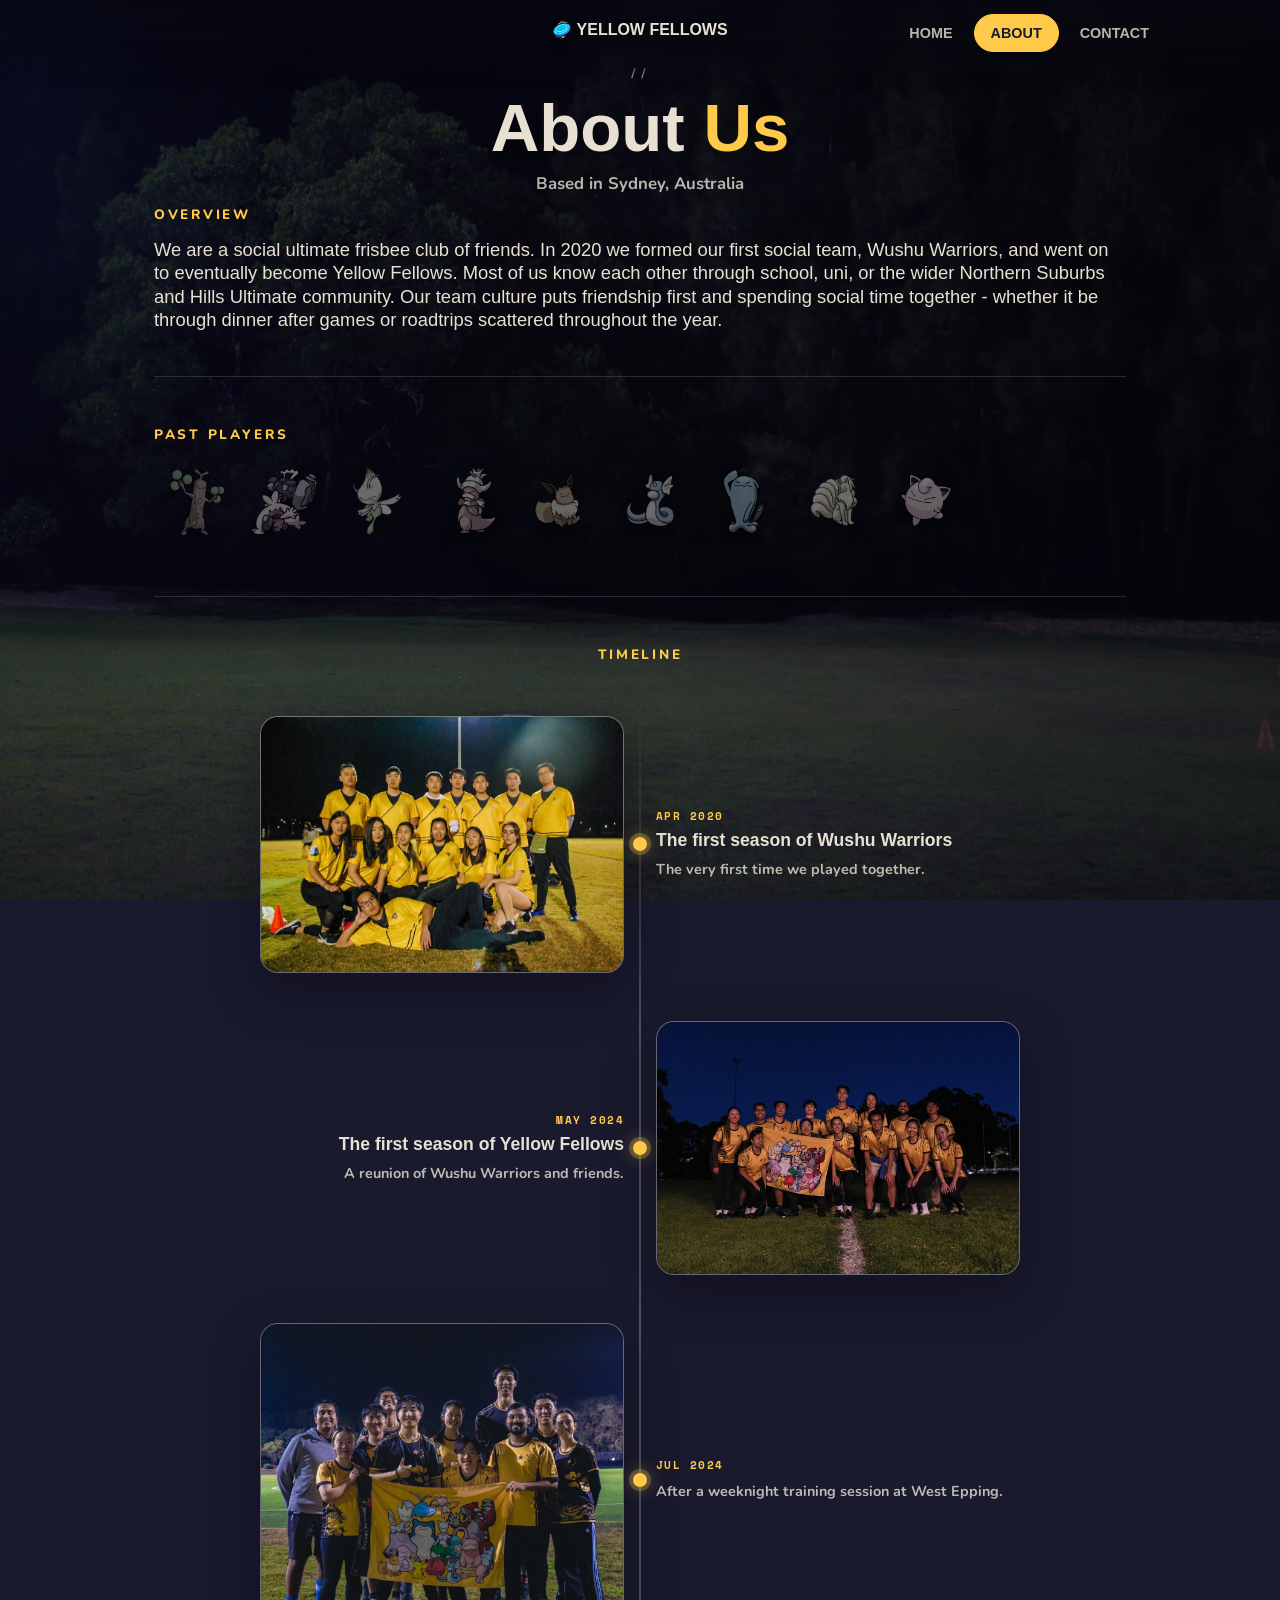
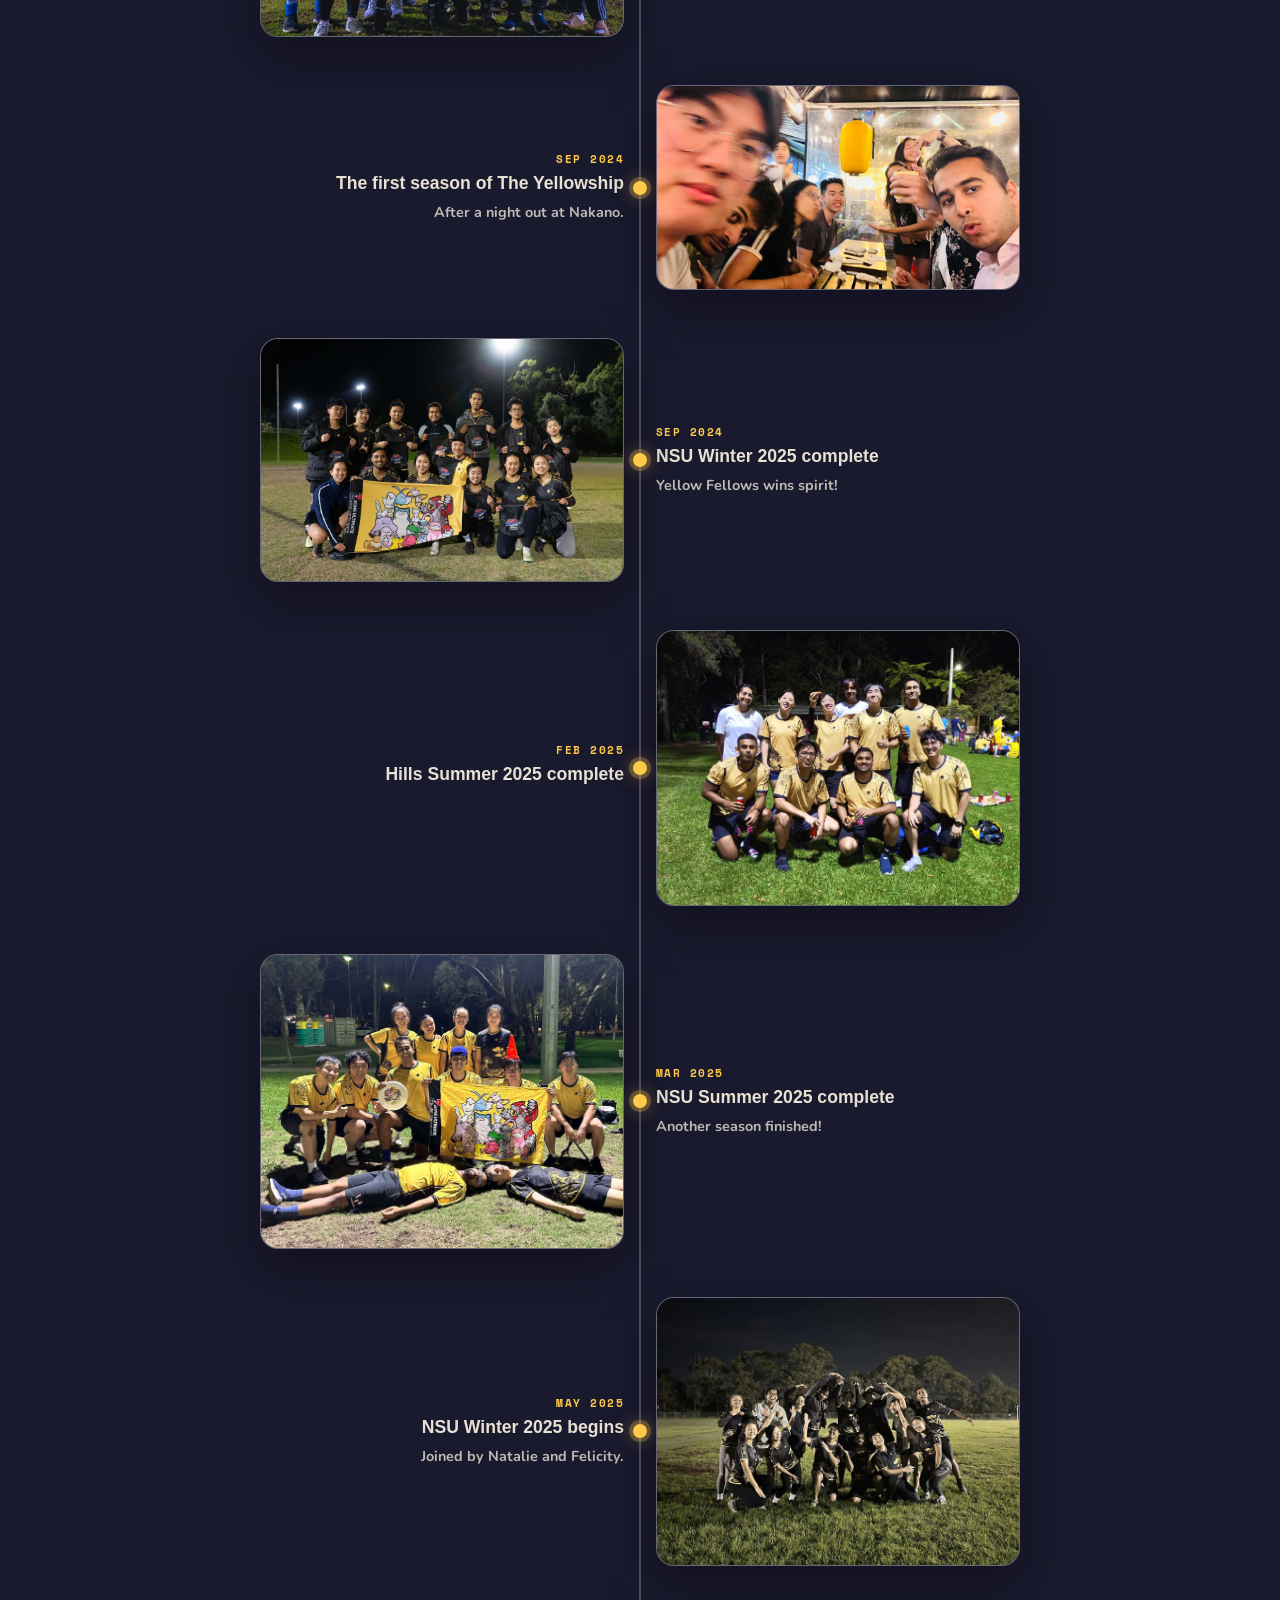
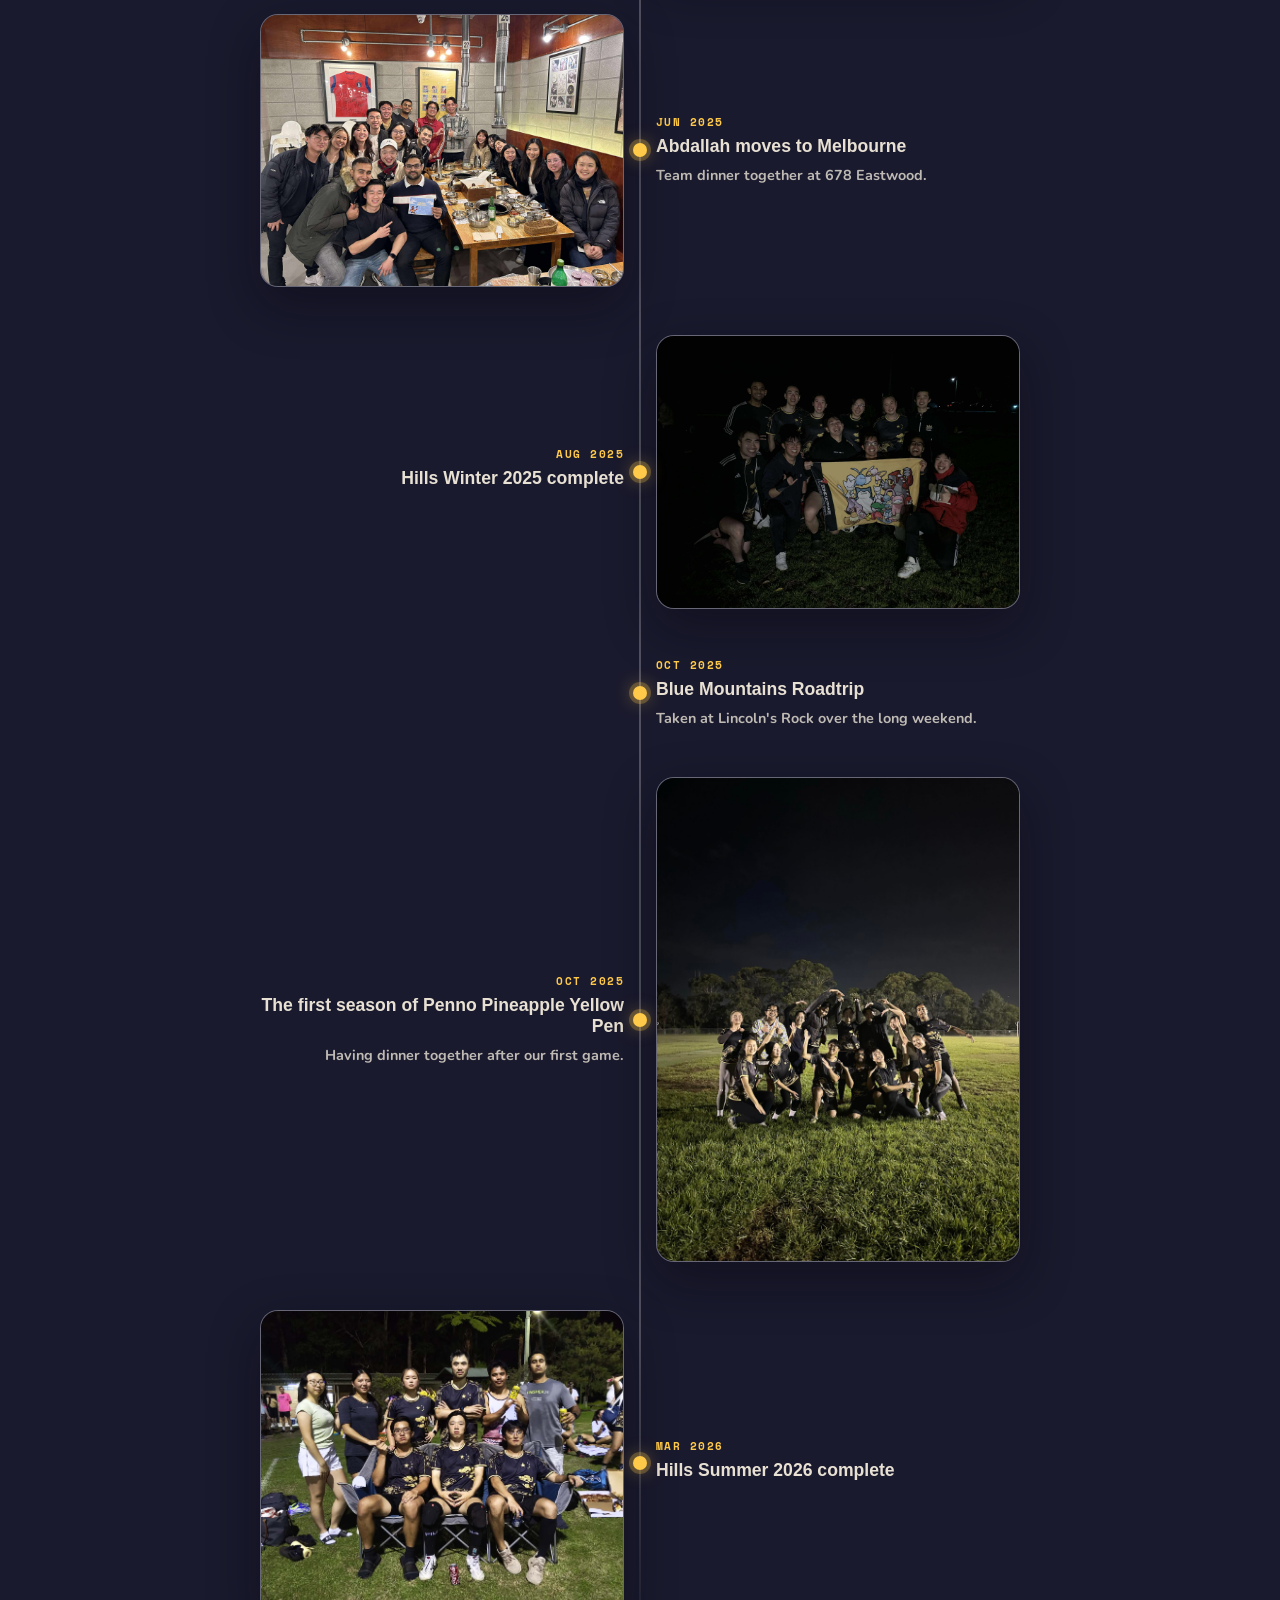
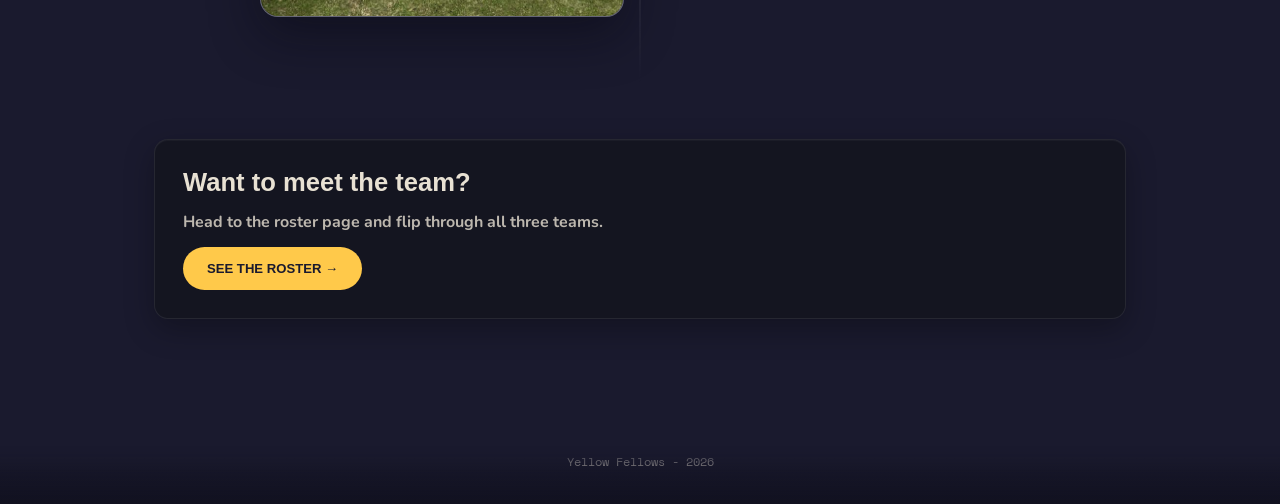
==== commit 6fdc6feb: "Exthumbs added" ====
--- a/about.html
+++ b/about.html
@@ -43,11 +43,11 @@
     </p>
   </section>
 
-  <section class="about-section values-section">
+  <section class="about-section values-section exthumbs-section">
     <p class="section-label">Past Players</p>
-    <p class="values-statement">
-      [Replace with exthumbs] 
-    </p>
+    <div class="exthumbs-row-wrap">
+      <div class="exthumbs-row" id="exthumbsRow"></div>
+    </div>
   </section>
 
   <section class="timeline-header">
--- a/styles.css
+++ b/styles.css
@@ -1106,6 +1106,127 @@
   .timeline-photo.photo-fallback + .timeline-card{ grid-column:1; }
 }
 
+/* ---------- PAST PLAYERS / EXTHUMBS (about.html only) ---------- */
+.exthumbs-row-wrap{
+  margin:0 0 48px;
+  padding-bottom:44px;
+  border-bottom:1px solid rgba(255,255,255,.14);
+}
+
+.exthumbs-row{
+  display:flex;
+  flex-wrap:nowrap;
+  gap:20px;
+
+  /* generous top padding gives the hover tooltip + glow room to render
+     without getting clipped by the scroll container's overflow box */
+  padding:56px 4px 16px;
+  margin:-50px -4px 0;
+
+  overflow-x:auto;
+  overscroll-behavior-x:contain;
+  scroll-snap-type:x proximity;
+  -webkit-overflow-scrolling:touch;
+}
+.exthumbs-row::-webkit-scrollbar{ display:none; }
+
+.exthumb{
+  position:relative;
+  flex:0 0 auto;
+
+  width:72px;
+  height:72px;
+
+  display:flex;
+  align-items:center;
+  justify-content:center;
+
+  cursor:default;
+  scroll-snap-align:start;
+
+  opacity:0.55;
+  transition: transform .3s cubic-bezier(.2,.8,.3,1), opacity .3s ease;
+}
+
+.exthumb:hover,
+.exthumb:focus-visible{
+  opacity:1;
+  transform: translateY(-5px) scale(1.1);
+  outline:none;
+}
+
+.exthumb img{
+  width:100%;
+  height:100%;
+  object-fit:contain;
+  filter: grayscale(0.6) brightness(0.8) drop-shadow(0 2px 5px rgba(0,0,0,0.4));
+  transition: filter .3s ease;
+}
+
+.exthumb:hover img,
+.exthumb:focus-visible img{
+  filter:
+    grayscale(0) brightness(1)
+    drop-shadow(0 2px 5px rgba(0,0,0,0.4))
+    drop-shadow(0 0 9px rgba(255,201,74,0.4));
+}
+
+/* Name tooltip -- revealed on hover/focus, sitting above the thumb like
+   a little speech-bubble callout. */
+.exthumb-tip{
+  position:absolute;
+  bottom:calc(100% + 12px);
+  left:50%;
+  transform:translateX(-50%) translateY(4px);
+  white-space:nowrap;
+  z-index:3;
+
+  font-family:var(--font-mono);
+  font-size:0.62rem;
+  font-weight:700;
+  letter-spacing:0.03em;
+
+  background: rgba(18,20,28,0.94);
+  color:var(--text);
+  border:1px solid var(--glass-border);
+  border-radius:8px;
+  padding:5px 10px;
+
+  opacity:0;
+  pointer-events:none;
+  transition: opacity .2s ease, transform .2s ease;
+}
+.exthumb-tip::after{
+  content:"";
+  position:absolute;
+  top:100%; left:50%;
+  transform:translateX(-50%);
+  border:5px solid transparent;
+  border-top-color:rgba(18,20,28,0.94);
+}
+
+.exthumb:hover .exthumb-tip,
+.exthumb:focus-visible .exthumb-tip{
+  opacity:1;
+  transform:translateX(-50%) translateY(0);
+}
+
+/* fallback chip -- mirrors .thumb-fallback for players with no
+   images/exthumbs/<slug>.png yet */
+.exthumb-fallback{
+  border-radius:50%;
+  background: var(--sun);
+  color: var(--ink);
+  font-family:var(--font-mono);
+  font-size:0.62rem;
+  font-weight:700;
+  box-shadow: 0 6px 16px rgba(6,6,16,0.35);
+}
+
+@media (max-width:600px){
+  .exthumb{ width:58px; height:58px; }
+}
+
 /* =========================================================
    ABOUT - Values Section
    ========================================================= */
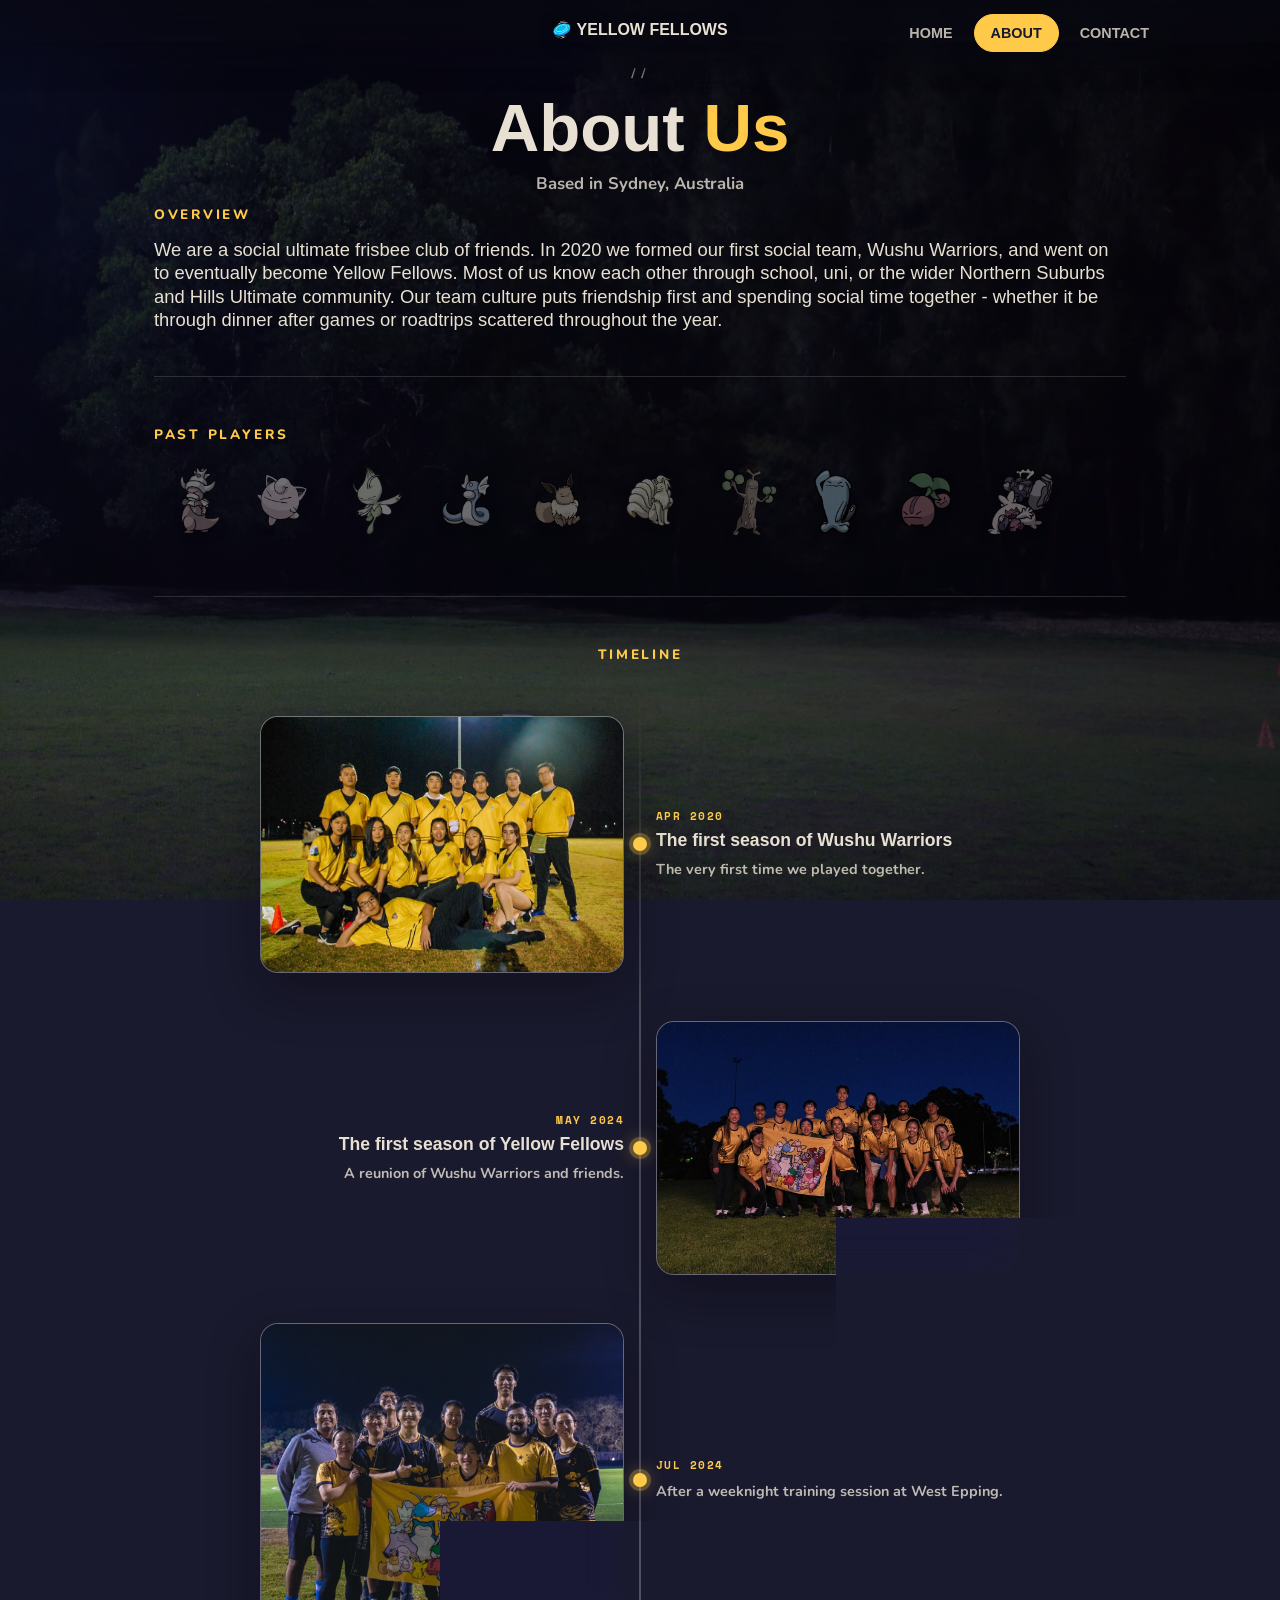
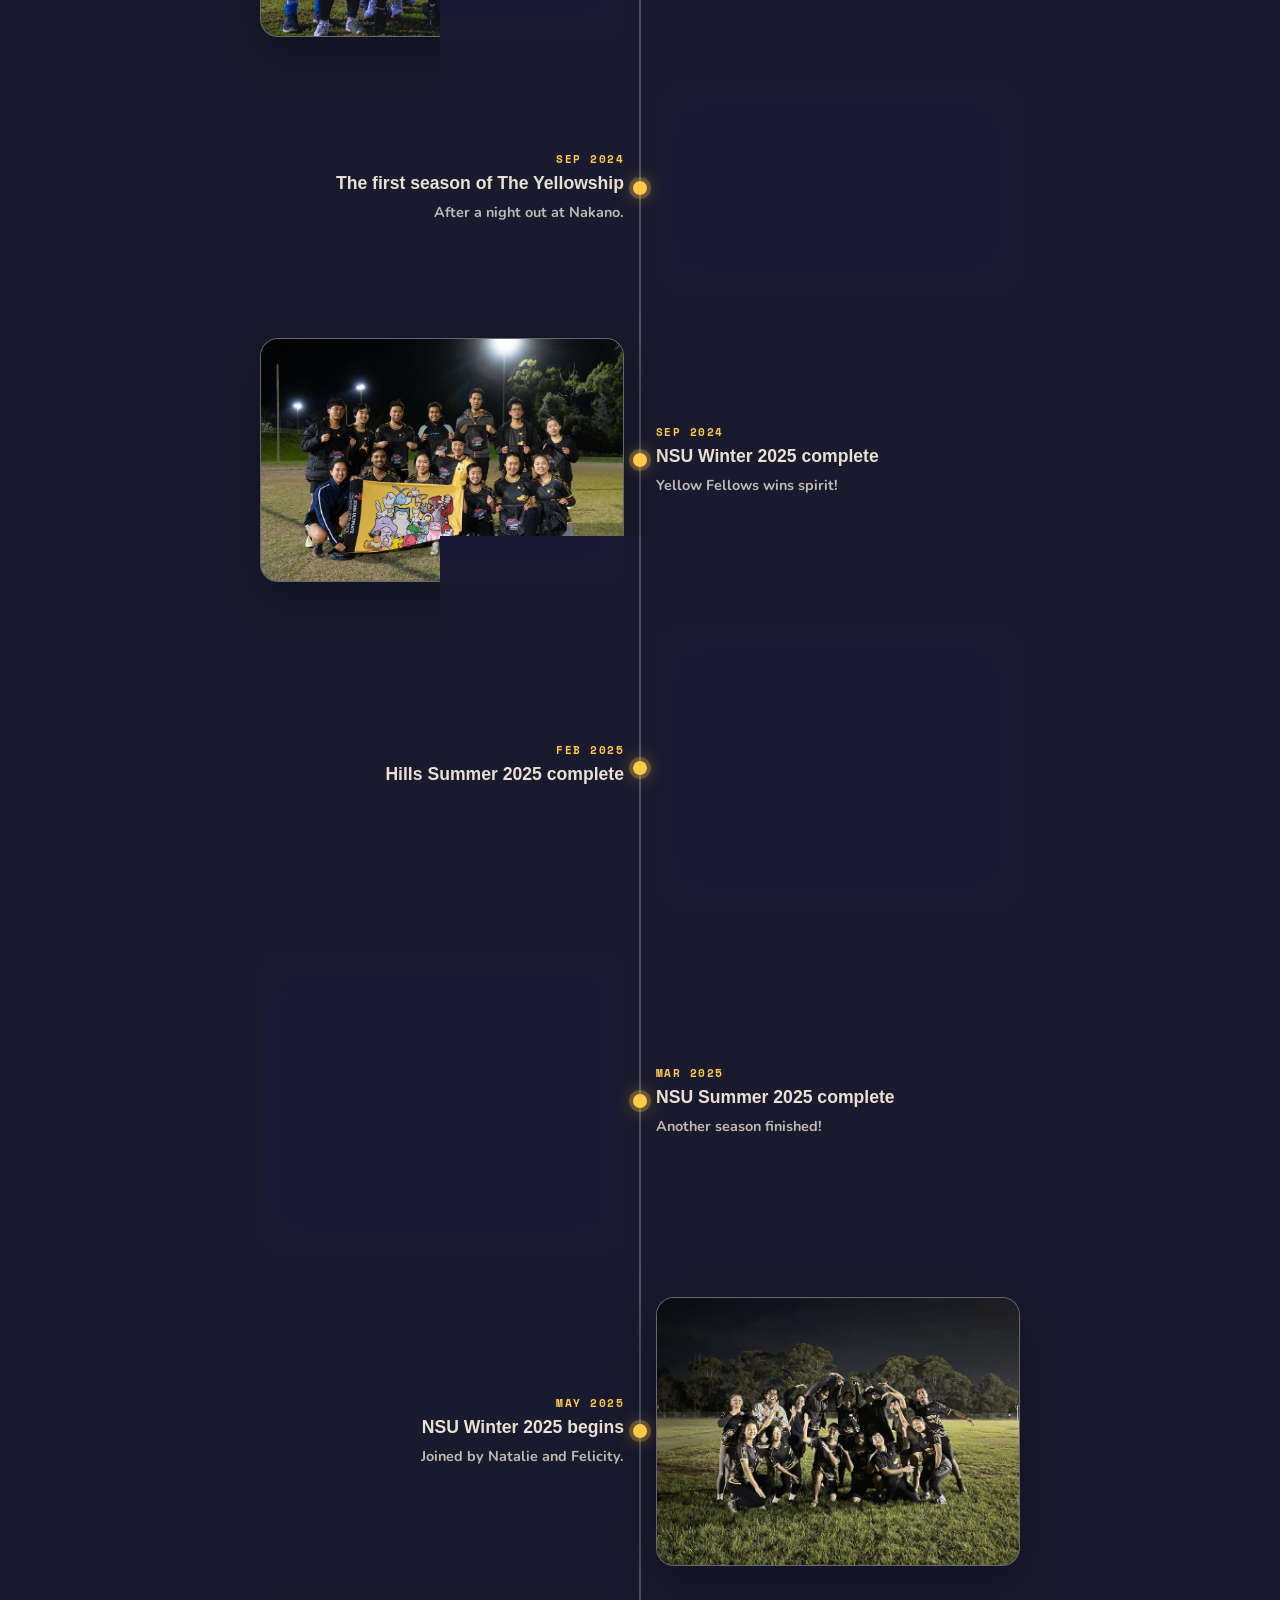
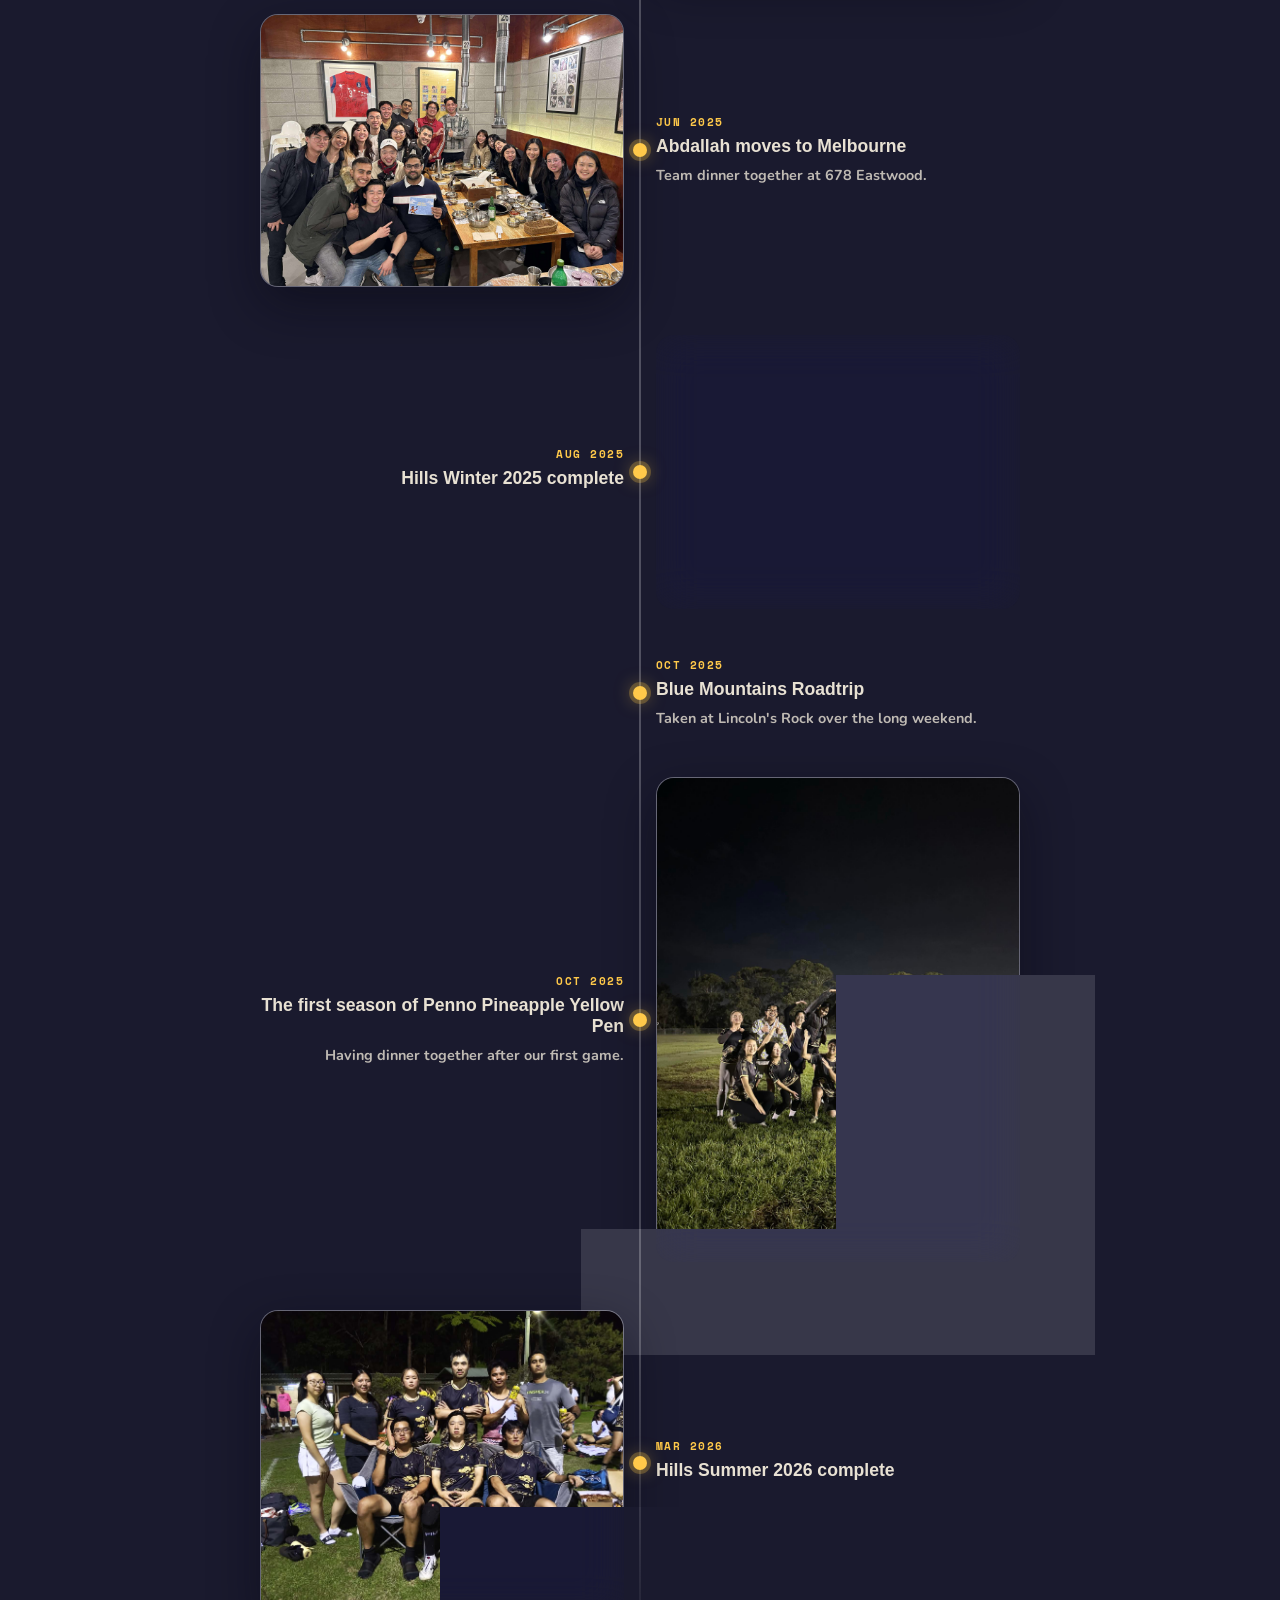
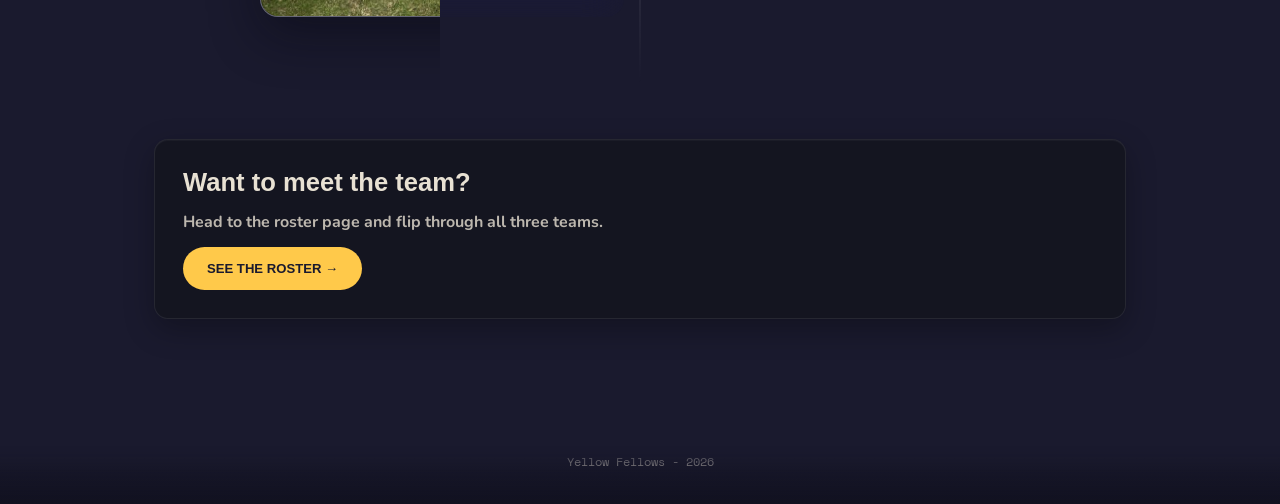
==== commit dab45f72: "Scroll snap issue fix" ====
--- a/about.html
+++ b/about.html
@@ -46,7 +46,9 @@
   <section class="about-section values-section exthumbs-section">
     <p class="section-label">Past Players</p>
     <div class="exthumbs-row-wrap">
+      <button type="button" class="exthumb-arrow exthumb-arrow-left" aria-label="Scroll past players left">‹</button>
       <div class="exthumbs-row" id="exthumbsRow"></div>
+      <button type="button" class="exthumb-arrow exthumb-arrow-right" aria-label="Scroll past players right">›</button>
     </div>
   </section>
 
--- a/styles.css
+++ b/styles.css
@@ -1108,6 +1108,7 @@
 
 /* ---------- PAST PLAYERS / EXTHUMBS (about.html only) ---------- */
 .exthumbs-row-wrap{
+  position:relative;
   margin:0 0 48px;
   padding-bottom:44px;
   border-bottom:1px solid rgba(255,255,255,.14);
@@ -1119,9 +1120,27 @@
   gap:20px;
 
   /* generous top padding gives the hover tooltip + glow room to render
-     without getting clipped by the scroll container's overflow box */
-  padding:56px 4px 16px;
-  margin:-50px -4px 0;
+     without getting clipped by the scroll container's overflow box.
+     The same trick is mirrored left/right below -- overflow-x:auto clips
+     the tooltip horizontally too, and the first/last thumbs have no
+     neighbouring content on one side for the bubble to spill into, so
+     without this buffer their tooltip gets flush-cropped at the scroll
+     edge. The matching negative margin keeps the visible thumb positions
+     unchanged; the extra padding just reserves clipping room. */
+  padding:56px 48px 16px;
+  margin:-50px -48px 0;
+  /* scroll-snap aligns targets against the scrollport's padding-box edge,
+     which -- thanks to the padding above -- sits 48px outside where the
+     first/last thumb actually starts. Without telling snap to account for
+     that offset, "start" alignment for item 1 only resolves at
+     scrollLeft:48px, not scrollLeft:0 -- so a swipe back to the beginning
+     overshoots that (nonexistent, from the browser's perspective) rest
+     point and snaps to item 2 instead, leaving item 1 stranded off in the
+     padding buffer, past the left edge of what's visible. Matching
+     scroll-padding here shifts the snap reference inward so scrollLeft:0
+     is itself a valid, correctly-aligned snap point for item 1. */
+  scroll-padding-left:48px;
+  scroll-padding-right:48px;
 
   overflow-x:auto;
   overscroll-behavior-x:contain;
@@ -1223,8 +1242,68 @@
   box-shadow: 0 6px 16px rgba(6,6,16,0.35);
 }
 
+/* Scroll arrows -- same shape/motion language as .stage-arrow on the
+   roster stage (ghost circle, thin oversized chevron, fade in on hover),
+   just recoloured for this section's dark card instead of the stage's
+   light photo backdrop. */
+.exthumb-arrow{
+  position:absolute;
+  top:50%;
+  transform:translateY(-50%);
+  z-index:4;
+
+  width:44px;
+  height:44px;
+  border:none;
+  border-radius:50%;
+
+  background:transparent;
+  color:var(--text);
+
+  display:flex;
+  align-items:center;
+  justify-content:center;
+
+  cursor:pointer;
+  user-select:none;
+
+  font-family:system-ui, sans-serif;
+  font-size:2.6rem;
+  font-weight:300;
+  line-height:1;
+
+  transition:
+    transform .2s ease,
+    color .2s ease,
+    opacity .2s ease;
+
+  opacity:.55;
+}
+
+.exthumb-arrow:hover{
+  transform:translateY(-50%) scale(1.12);
+  color:var(--sun);
+  opacity:1;
+}
+
+.exthumb-arrow:focus-visible{ outline:none; }
+
+.exthumb-arrow[disabled]{
+  opacity:0;
+  pointer-events:none;
+}
+
+.exthumb-arrow-left{ left:-6px; }
+.exthumb-arrow-right{ right:-6px; }
+
 @media (max-width:600px){
   .exthumb{ width:58px; height:58px; }
+
+  .exthumb-arrow{
+    width:36px;
+    height:36px;
+    font-size:2.1rem;
+  }
 }
 
 /* =========================================================
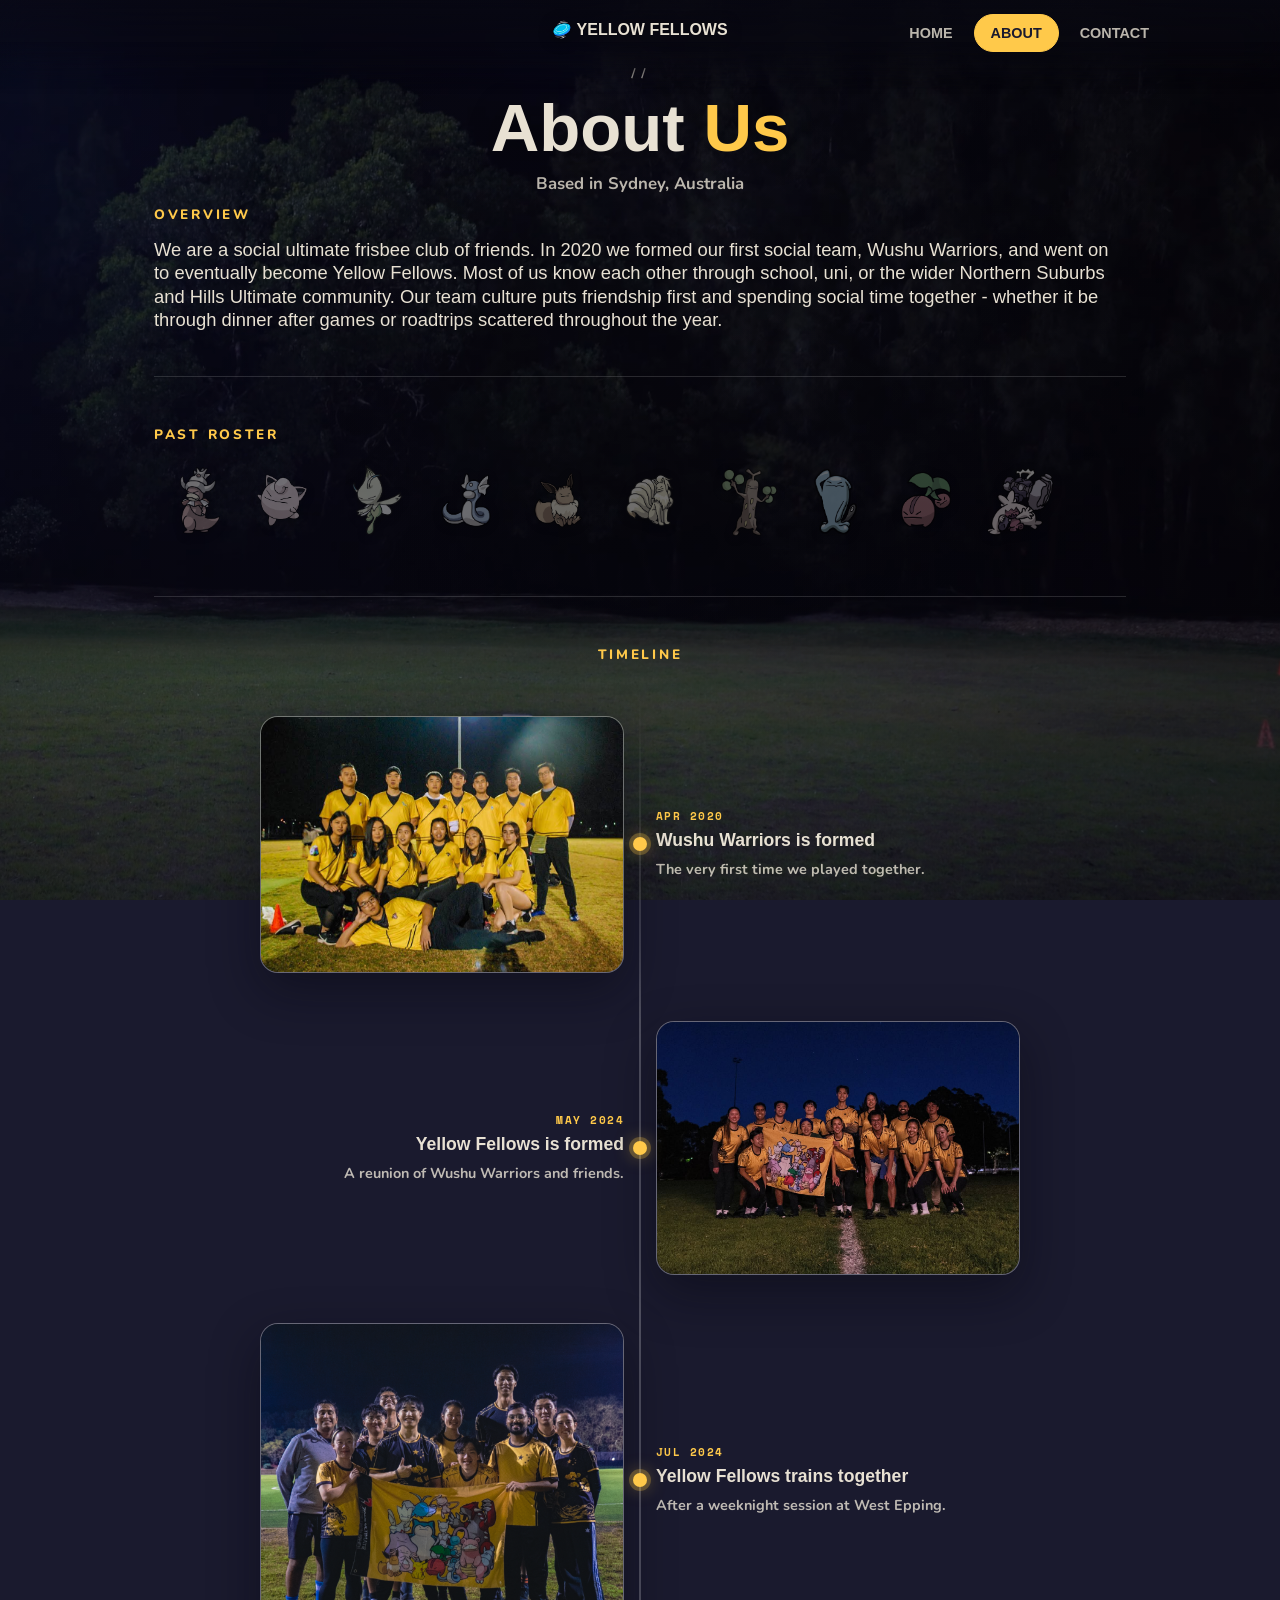
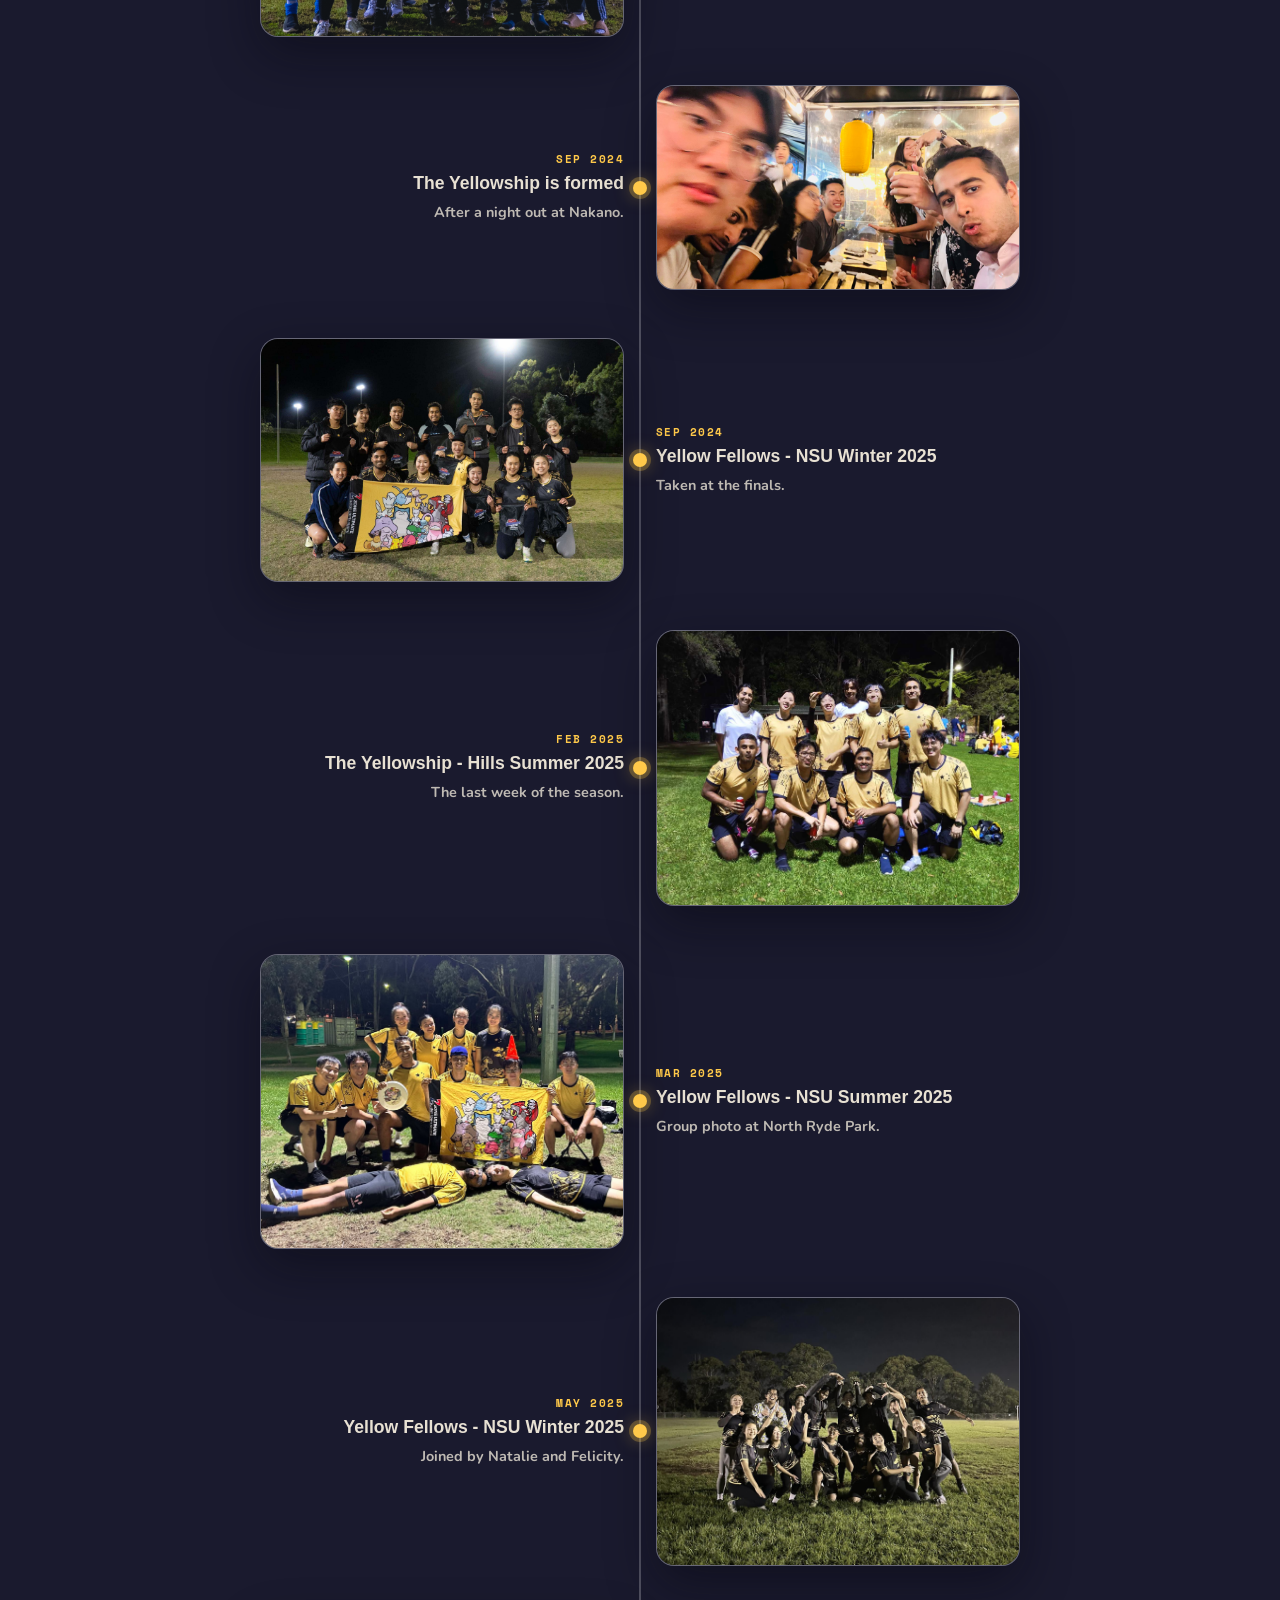
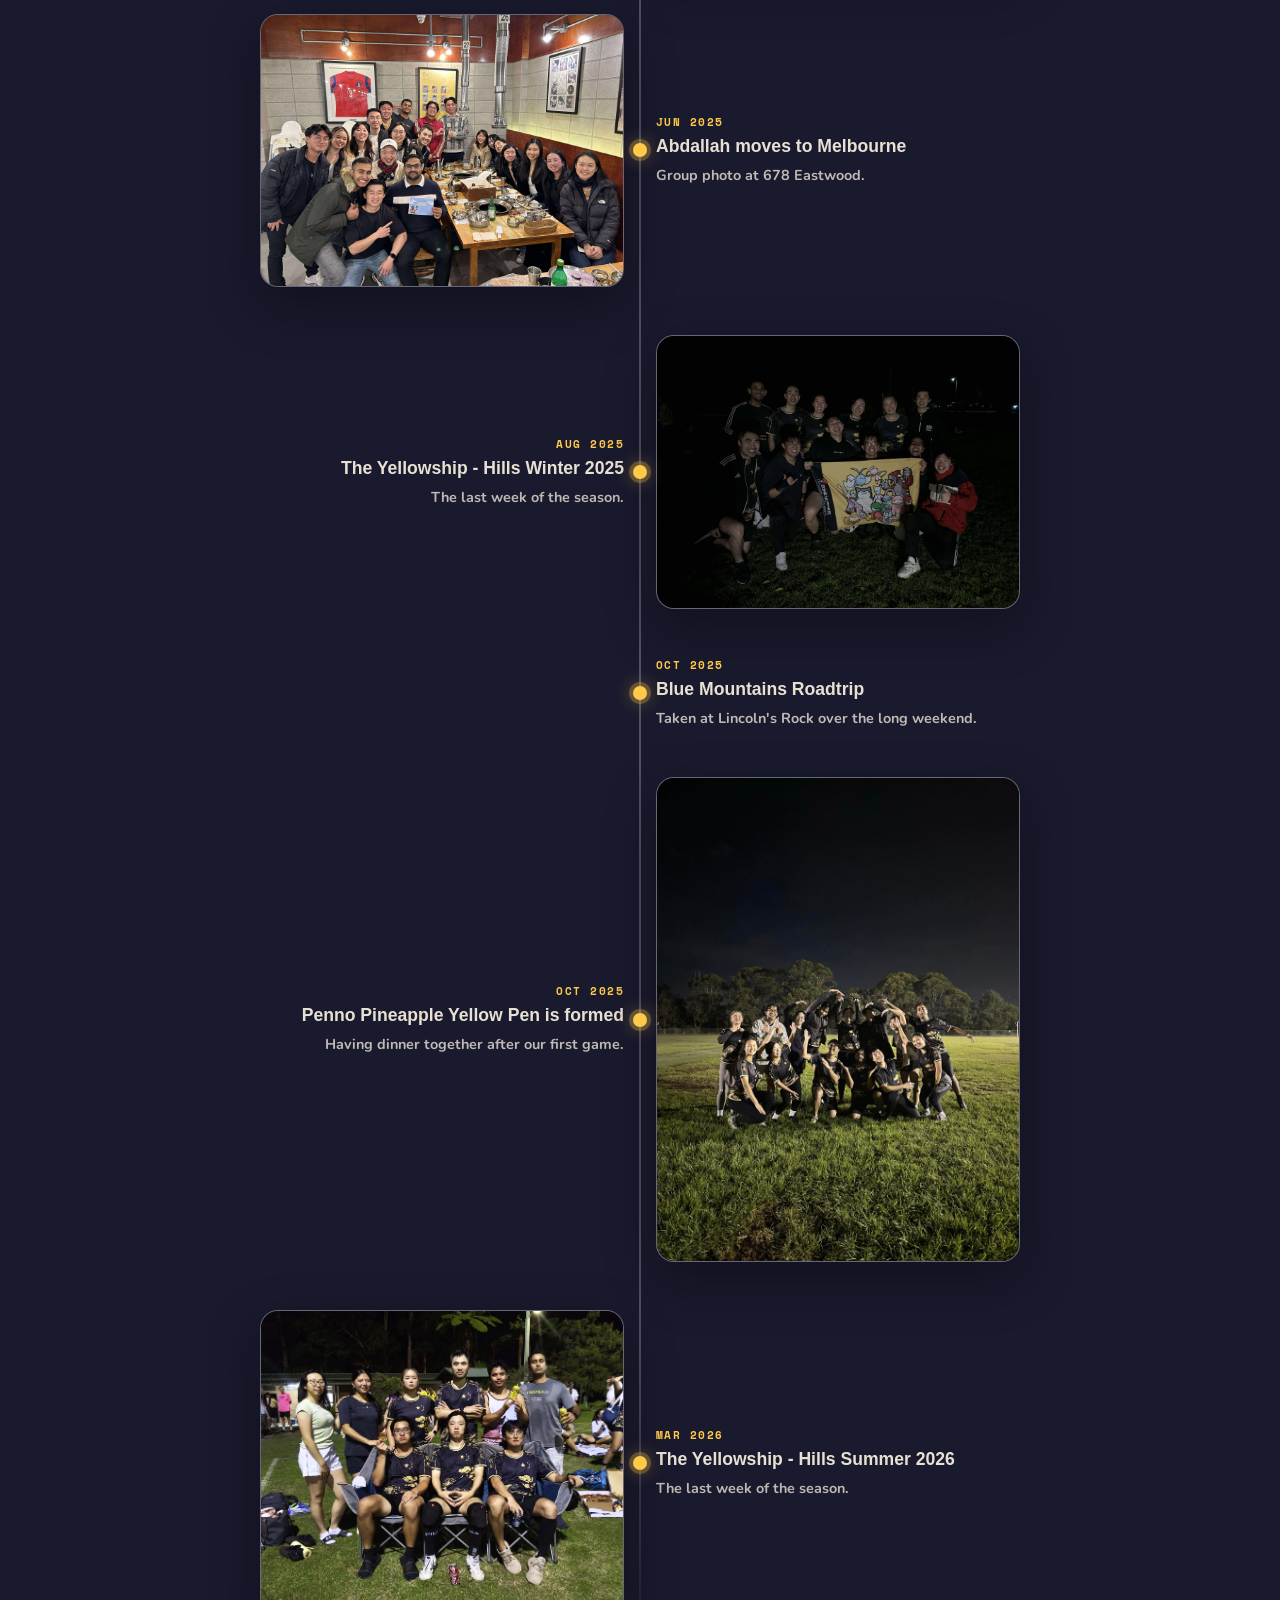
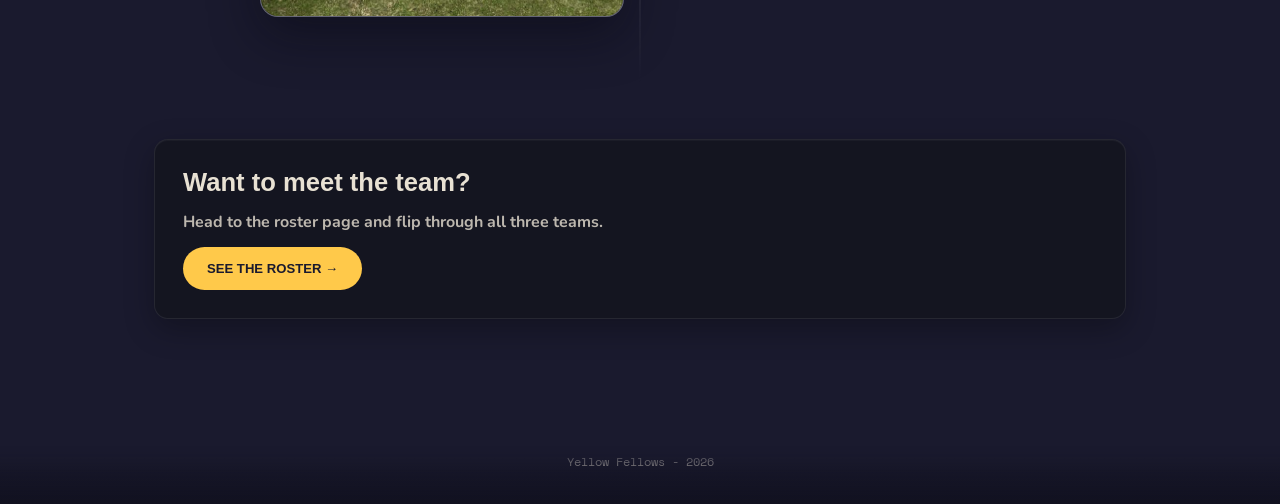
==== commit 826f8756: "Content update" ====
--- a/about.html
+++ b/about.html
@@ -44,7 +44,7 @@
   </section>
 
   <section class="about-section values-section exthumbs-section">
-    <p class="section-label">Past Players</p>
+    <p class="section-label">Past Roster</p>
     <div class="exthumbs-row-wrap">
       <button type="button" class="exthumb-arrow exthumb-arrow-left" aria-label="Scroll past players left">‹</button>
       <div class="exthumbs-row" id="exthumbsRow"></div>
--- a/styles.css
+++ b/styles.css
@@ -1146,6 +1146,18 @@
   overscroll-behavior-x:contain;
   scroll-snap-type:x proximity;
   -webkit-overflow-scrolling:touch;
+
+  /* Feather thumbs to transparent as they scroll through the 48px
+     padding buffer on either side, instead of hard-clipping the moment
+     they cross the row's own edge -- same technique as the footer fade
+     above. Stops are pixel-based (not %) so the fade always lines up
+     with the buffer width regardless of how wide the row renders. */
+  -webkit-mask-image: linear-gradient(to right,
+    transparent 0, black 48px,
+    black calc(100% - 48px), transparent 100%);
+  mask-image: linear-gradient(to right,
+    transparent 0, black 48px,
+    black calc(100% - 48px), transparent 100%);
 }
 .exthumbs-row::-webkit-scrollbar{ display:none; }
 
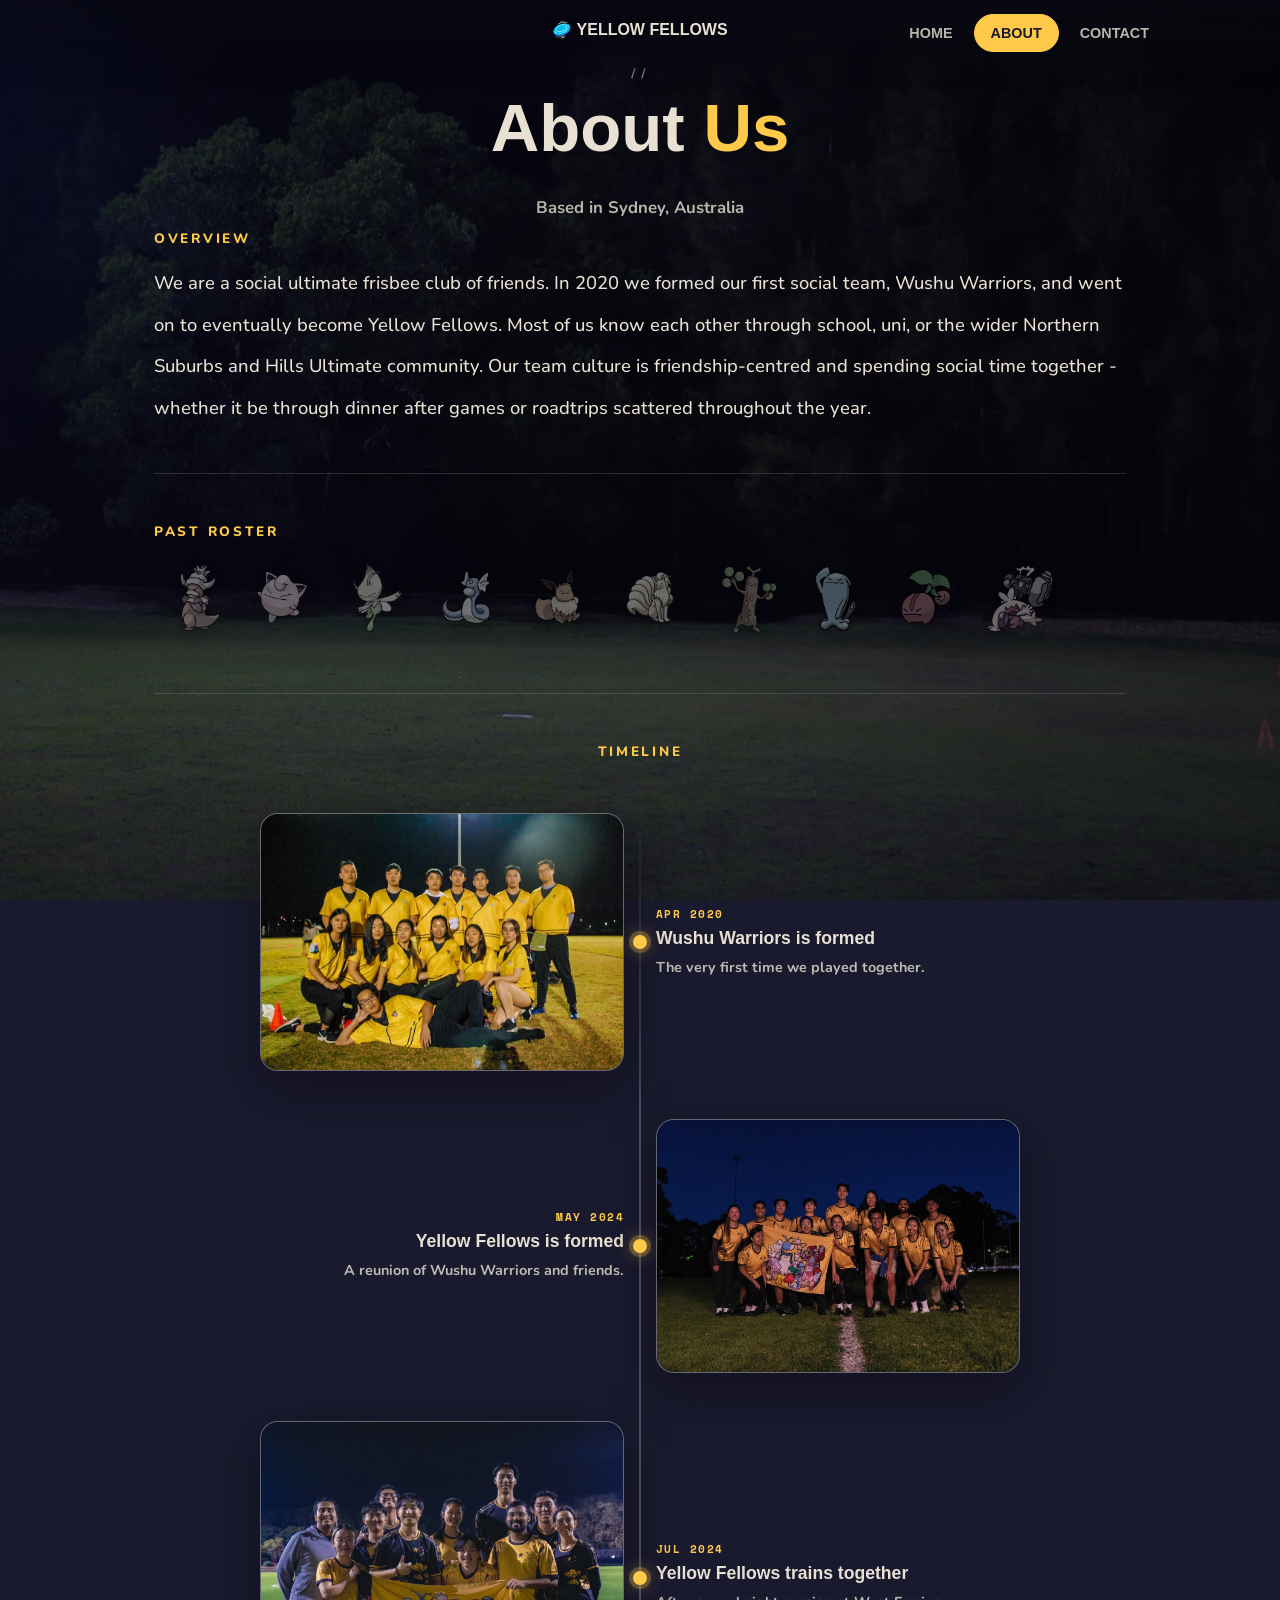
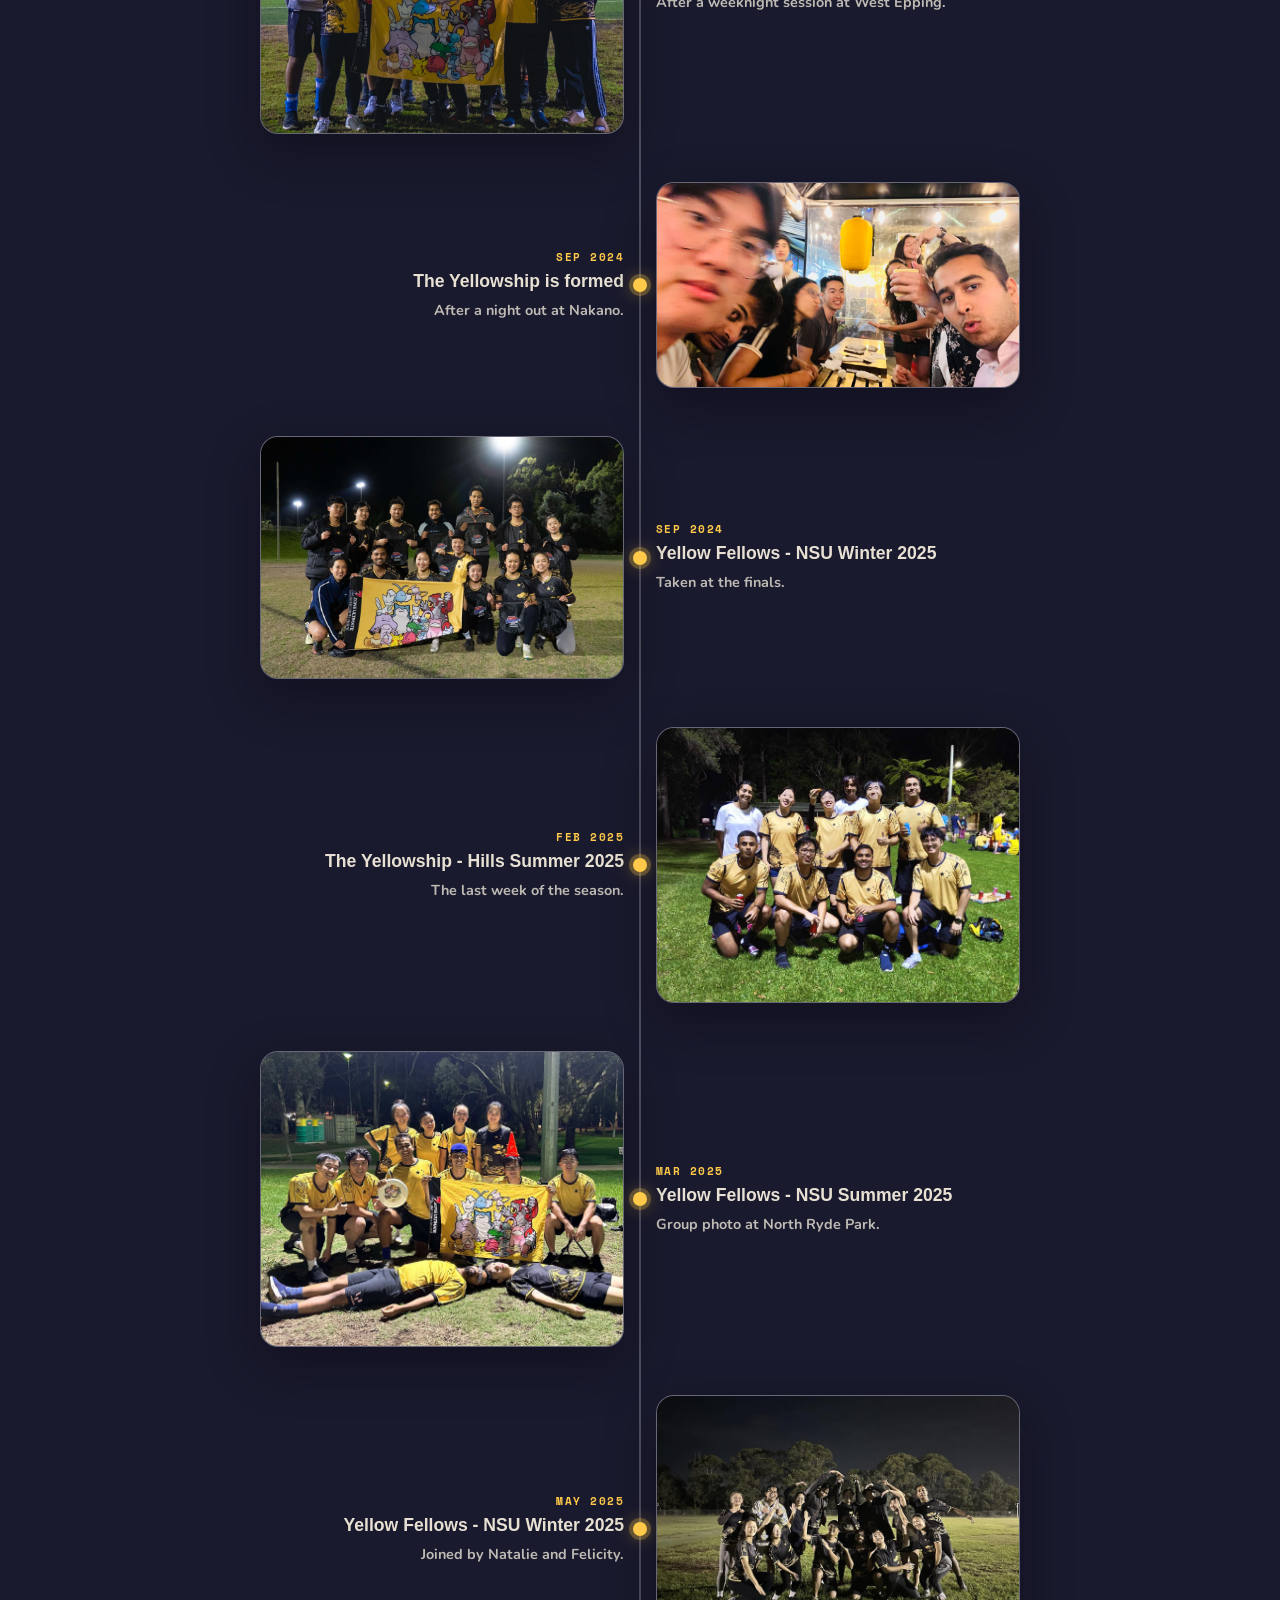
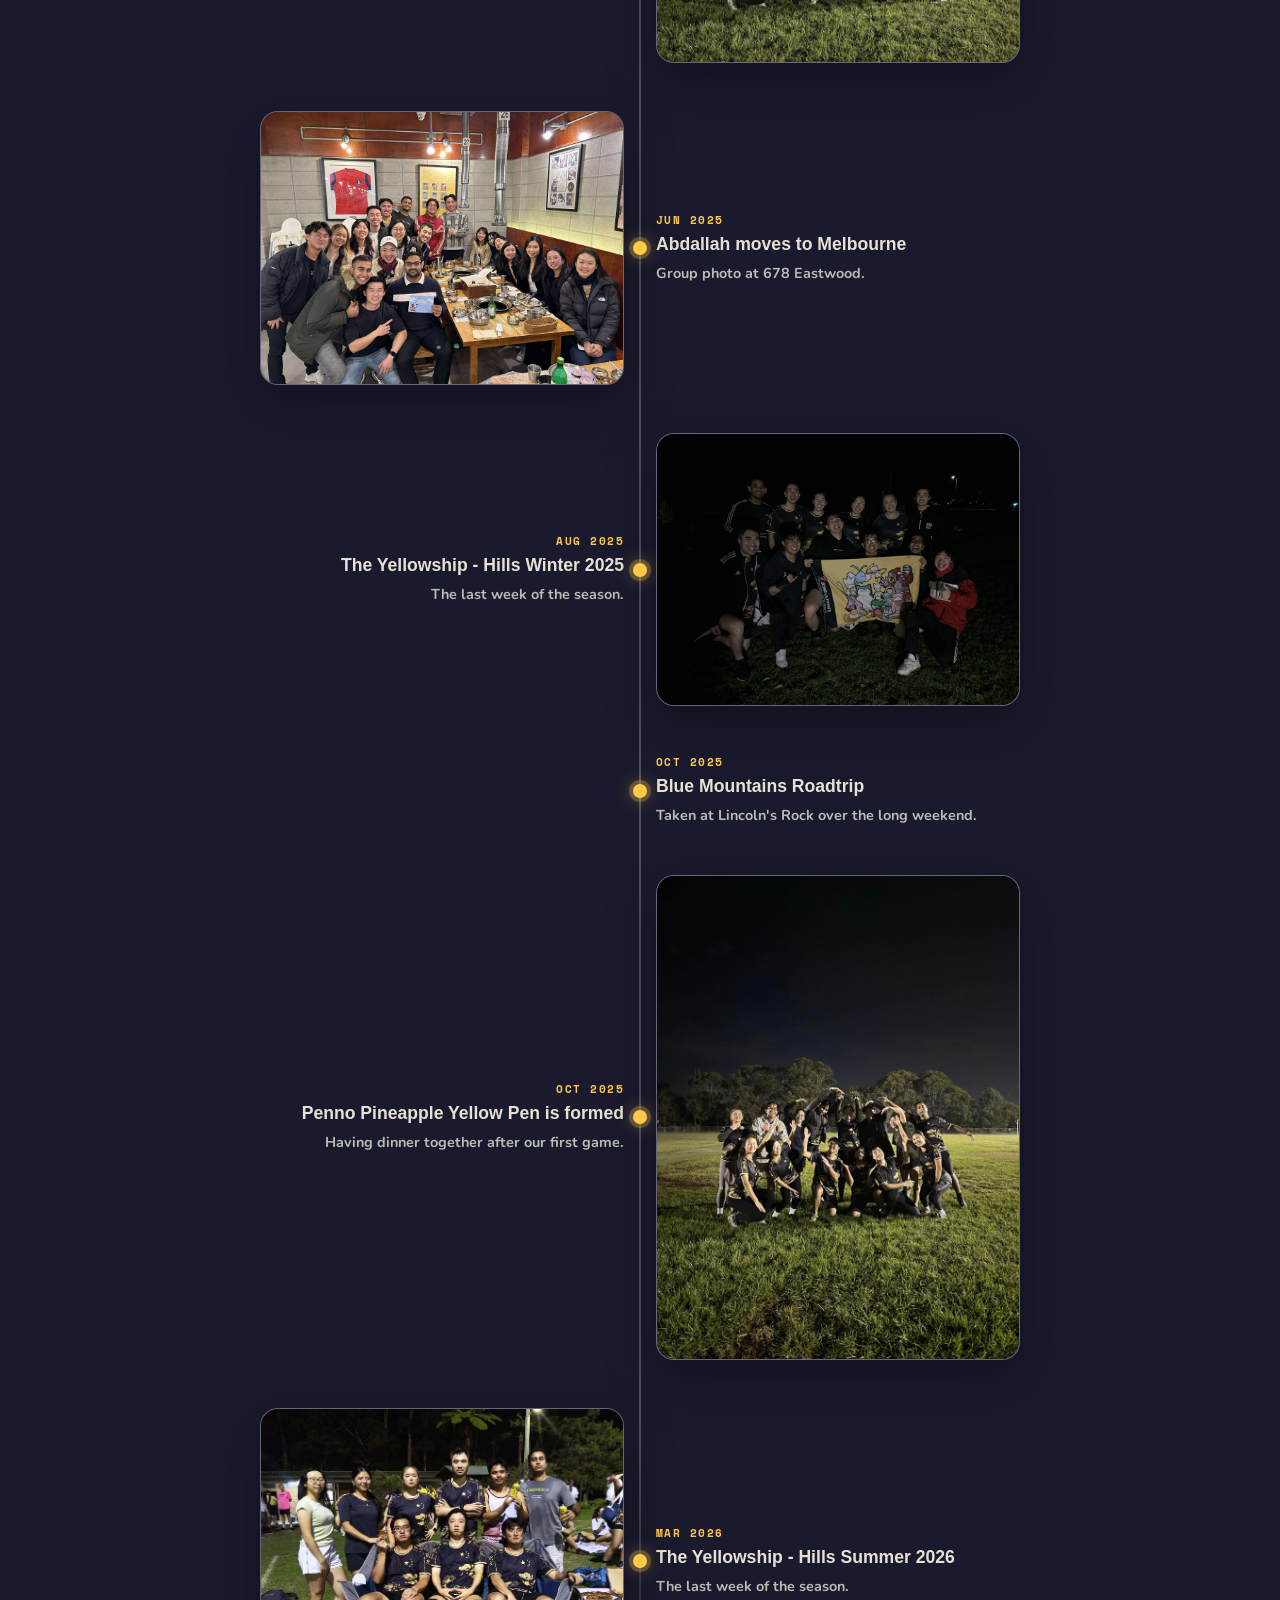
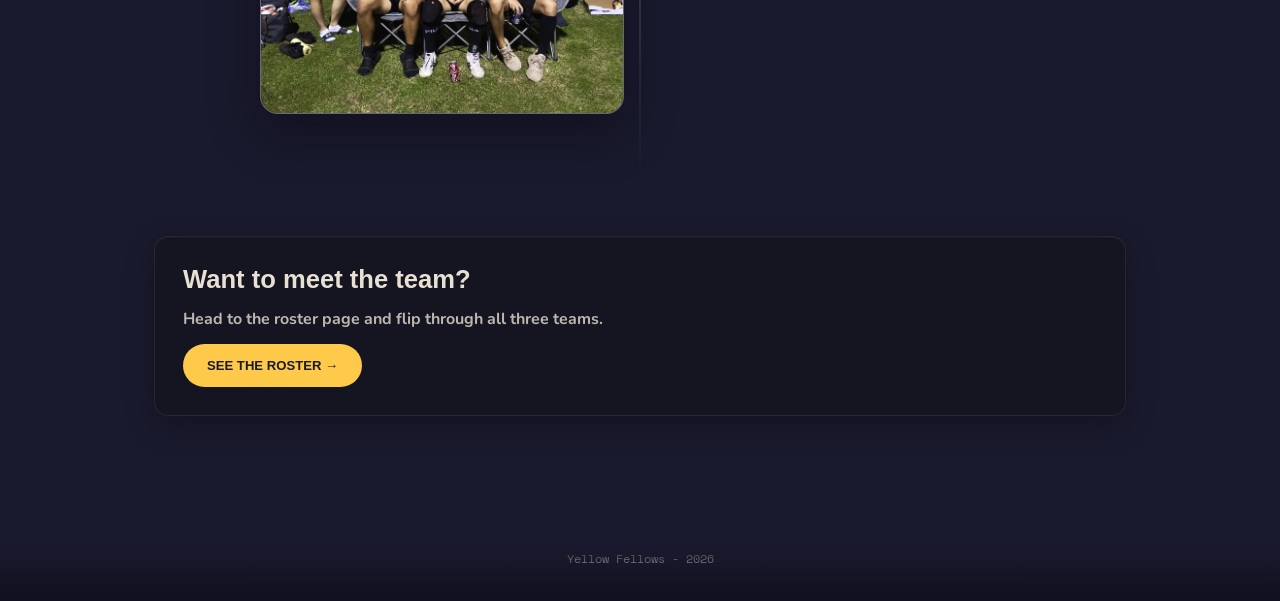
==== commit 541023f3: "Content update" ====
--- a/about.html
+++ b/about.html
@@ -38,7 +38,7 @@
     <p class="section-label">Overview</p>
     <p class="values-statement">
       We are a social ultimate frisbee club of friends. In 2020 we formed our first social team, Wushu Warriors, and went on to eventually become Yellow Fellows.
-      Most of us know each other through school, uni, or the wider Northern Suburbs and Hills Ultimate community. Our team culture puts friendship first and spending
+      Most of us know each other through school, uni, or the wider Northern Suburbs and Hills Ultimate community. Our team culture is friendship-centred and spending
       social time together - whether it be through dinner after games or roadtrips scattered throughout the year. 
     </p>
   </section>
--- a/styles.css
+++ b/styles.css
@@ -76,7 +76,7 @@
 .disc-bg{ position:fixed; inset:0; pointer-events:none; overflow:hidden; z-index:-2; }
 .disc-bg span{ position:absolute; font-size:2.2rem; opacity:0.07; filter:saturate(0.6); }
 
-.wrap{ position:relative; z-index:5; max-width:1100px; margin:0 auto; padding:64px 64px 10px; }
+.wrap{ position:relative; z-index:5; max-width:1100px; margin:0 auto; padding:64px 64px 10px; min-width:480px;}
 
 /* ---------- SITE HEADER / NAV -- fades into the photo ---------- */
 .site-header{
@@ -270,7 +270,7 @@
 
 h1{
   font-family:var(--font-heading); font-size:clamp(2.2rem, 6vw, 4.2rem);
-  line-height:1.05; margin:12px 0 8px; color:var(--text);
+  line-height:1.05; margin:12px 0 32px; color:var(--text);
   text-shadow: 0 4px 30px rgba(0,0,0,0.45);
 }
 h1 .hl{
@@ -373,6 +373,25 @@
       inset 0 0 80px rgba(0,0,0,0.35);
 }
 
+/* Wraps just the video/scrim/player-figure (+ the thumb perimeter --
+   see .thumb-row below) so this box, not the whole .stage-wrap, is what
+   the thumbs scatter around and what the mobile frame/border hugs.
+   On desktop it simply fills .stage-wrap exactly like .stage-video used
+   to on its own, so nothing here changes the desktop look. */
+.stage-photo{
+  position: absolute;
+  inset: 0;
+}
+
+/* Clips the video's square corners to match the mobile frame's
+   border-radius. Overflow stays hidden only here -- .stage-photo itself
+   stays overflow:visible so thumbs that straddle the frame's edge
+   (see FRAME_INSET in script.js) never get cropped. */
+.stage-photo-inner{
+  position: absolute;
+  inset: 0;
+}
+
 .stage-video{
     position: absolute;
     inset: 0;
@@ -388,7 +407,8 @@
 
 .player-figure{
   position: absolute;
-  left: 32px;
+  left: -12px;
+  bottom: 0px;
   flex: 1;
 
   display: flex;
@@ -435,7 +455,7 @@
 
 .info-card{
     position: absolute;
-    right:12px;
+    right:-24px;
     width: 360px;
     padding: 20px 22px 18px;
 
@@ -526,7 +546,7 @@
 .chip-PPYP{ background: var(--pineapple); }
 .chip-YS{ background: var(--sherbet); }
 
-.stage-name{ font-family:var(--font-heading); font-size:clamp(1.1rem, 2.4vw, 1.4rem); font-weight:700; margin:0 0 6px; text-align:center; letter-spacing:0.01em; }
+.stage-name{ font-family:var(--font-heading); font-size:clamp(1.1rem, 2.4vw, 1.4rem); font-weight:700; margin:0 32px 6px; text-align:center; letter-spacing:0.01em; }
 
 .nickname{
   display:block; width:fit-content; margin:0 auto 14px;
@@ -601,7 +621,7 @@
 
 .stage-arrow{
   position: absolute;
-  top: 30%;
+  top: 25%;
   transform: translateY(-50%);
   z-index: 3;
 
@@ -642,15 +662,18 @@
 .stage-arrow:focus-visible{
   outline: none;
 }
-.arrow-left{ left: -3%; }
-.arrow-right{ right: -3%; }
+.arrow-left{ left: 3%; }
+.arrow-right{ right: 3%; }
 
 /* ---------- THUMBNAIL ROW ---------- */
 
 /* Purely a positioning context -- not itself positioned, so it doesn't
    introduce a new containing block. .thumb children are position:absolute
-   and sit directly on top of .stage-wrap (their nearest positioned
-   ancestor), so their left/top percentages are stage-wrap-relative. */
+   and sit directly on top of .stage-photo (their nearest positioned
+   ancestor -- see index.html, where .thumb-row lives inside .stage-photo
+   rather than .stage-wrap), so their left/top percentages are always
+   relative to the photo/video box, never the info-card or the rest of
+   the stage. */
 .thumb-row{
   margin: 0;
 }
@@ -825,14 +848,21 @@
 /* ---------- MOBILE / STAGE RESPONSIVE ---------- */
 /*
   Mobile trades the desktop "floating comic panel" for a plain stacked
-  card: a fixed-height photo zone up top (video + cutout + nav arrows),
-  then the info card in normal document flow below it, then the thumbs
-  as a horizontal swipeable strip. --photo-h is the single source of
-  truth for the photo zone's height -- the video, the cutout, and the
-  arrows' vertical centering all reference it, so they can't drift out
-  of sync with each other.
+  card: a fixed-height photo zone up top (video + cutout + nav arrows +
+  the thumb perimeter), then the info card in normal document flow below
+  it. --photo-h is the single source of truth for the photo zone's
+  height -- the video, the cutout, and the arrows' vertical centering
+  all reference it, so they can't drift out of sync with each other.
+
+  The photo zone's frame (border/radius/shadow) lives on .stage-photo,
+  not .stage-wrap, so it hugs just the video+thumbs box instead of
+  stretching around the info-card stacked underneath. .stage-photo
+  itself stays overflow:visible so the thumbs scattered around its edge
+  (see FRAME_INSET in script.js) aren't clipped -- only the inner
+  .stage-photo-inner (holding the video/scrim/cutout) clips, to round
+  off the video's square corners.
 */
-@media (max-width:760px){
+@media (max-width:900px){
   .wrap{ padding-top:118px; }
 
   .stage-wrap{
@@ -842,14 +872,22 @@
     min-height: 0;
     padding: 0;
 
+    border: none;
+    box-shadow: none;
+  }
+
+  .stage-photo{
+    position: relative;
+    height: var(--photo-h);
+
+    border-radius: 22px;
+    border: 1px solid rgba(255,255,255,0.14);
+    box-shadow: 0 22px 55px rgba(0,0,0,0.55);
+  }
+
+  .stage-photo-inner{
     border-radius: 22px;
     overflow: hidden;
-    border: 1px solid rgba(255,255,255,0.14);
-    box-shadow: 0 22px 55px rgba(0,0,0,0.55);
-  }
-
-  .stage-video{
-    height: var(--photo-h);
   }
 
   .stage-scrim{
@@ -881,19 +919,8 @@
      parent), but pulled up with a negative offset so they land over
      the photo instead of over the card -- the card's own top margin
      (18px, see .info-card below) plus half the photo height. */
-  .stage-arrow{
-    top: calc(-1 * (var(--photo-h) / 2) - 18px);
-    transform: translateY(-50%);
-
-    width: 42px;
-    height: 42px;
-    font-size: 3.9rem;
-
-    color: #fff;
-
-    z-index: 5;
-  }
-  .stage-arrow:hover{ transform: translateY(-10%) scale(1.28); color: #fff}
+  .stage-arrow{top: 20%;}
+  .stage-arrow:hover{ transform: translateY(-10%) scale(1.28);}
   .arrow-left{ left: 12px; }
   .arrow-right{ right: 12px; }
 
@@ -904,9 +931,9 @@
      tag still anchor to the card itself rather than the whole stage. */
   .info-card{
     position: relative;
-    width: auto;
+    width: 98%;
     max-width: none;
-    margin: 18px 16px 0;
+    margin: 18px -16px 0;
 
     transform: none;
 
@@ -920,40 +947,6 @@
   .info-card.fade{
     opacity: 0;
     transform: translateY(8px);
-  }
-
-  /* Thumbs become a horizontal, swipeable strip instead of a perimeter
-     scatter -- easier to scan and tap with a thumb than to chase dots
-     around the whole card. See script.js buildThumbs()/isMobileThumbLayout(). */
-  .thumb-row{
-    display: flex;
-    align-items: center;
-    gap: 12px;
-
-    margin: 18px 0 0;
-    padding: 6px 16px 20px;
-
-    overflow-x: auto;
-    overscroll-behavior-x: contain;
-    scroll-snap-type: x proximity;
-    -webkit-overflow-scrolling: touch;
-  }
-  .thumb-row::-webkit-scrollbar{ display: none; }
-
-  .thumb-row .thumb{
-    position: static;
-    flex: 0 0 auto;
-    scroll-snap-align: center;
-  }
-  .thumb-row .thumb,
-  .thumb-row .thumb:hover,
-  .thumb-row .thumb.active{
-    transform: none;
-  }
-  .thumb-row .thumb:hover{ opacity:0.85; }
-  .thumb-row .thumb.selected{
-    transform: translateY(-3px) scale(1.16);
-    z-index: 2;
   }
 
   .thumb{ width:62px; height:62px; }
@@ -1339,10 +1332,10 @@
 }
 
 .values-statement{
-  font-family:var(--font-heading);
-  font-weight:400;
+  font-family:var(--font-body);
+  font-weight:500;
   font-size:clamp(0.9rem,2.6vw,1.15rem);
-  line-height:1.28;
+  line-height:2.28;
   margin:0 0 48px;
   padding-bottom:44px;
   border-bottom:1px solid rgba(255,255,255,.14);
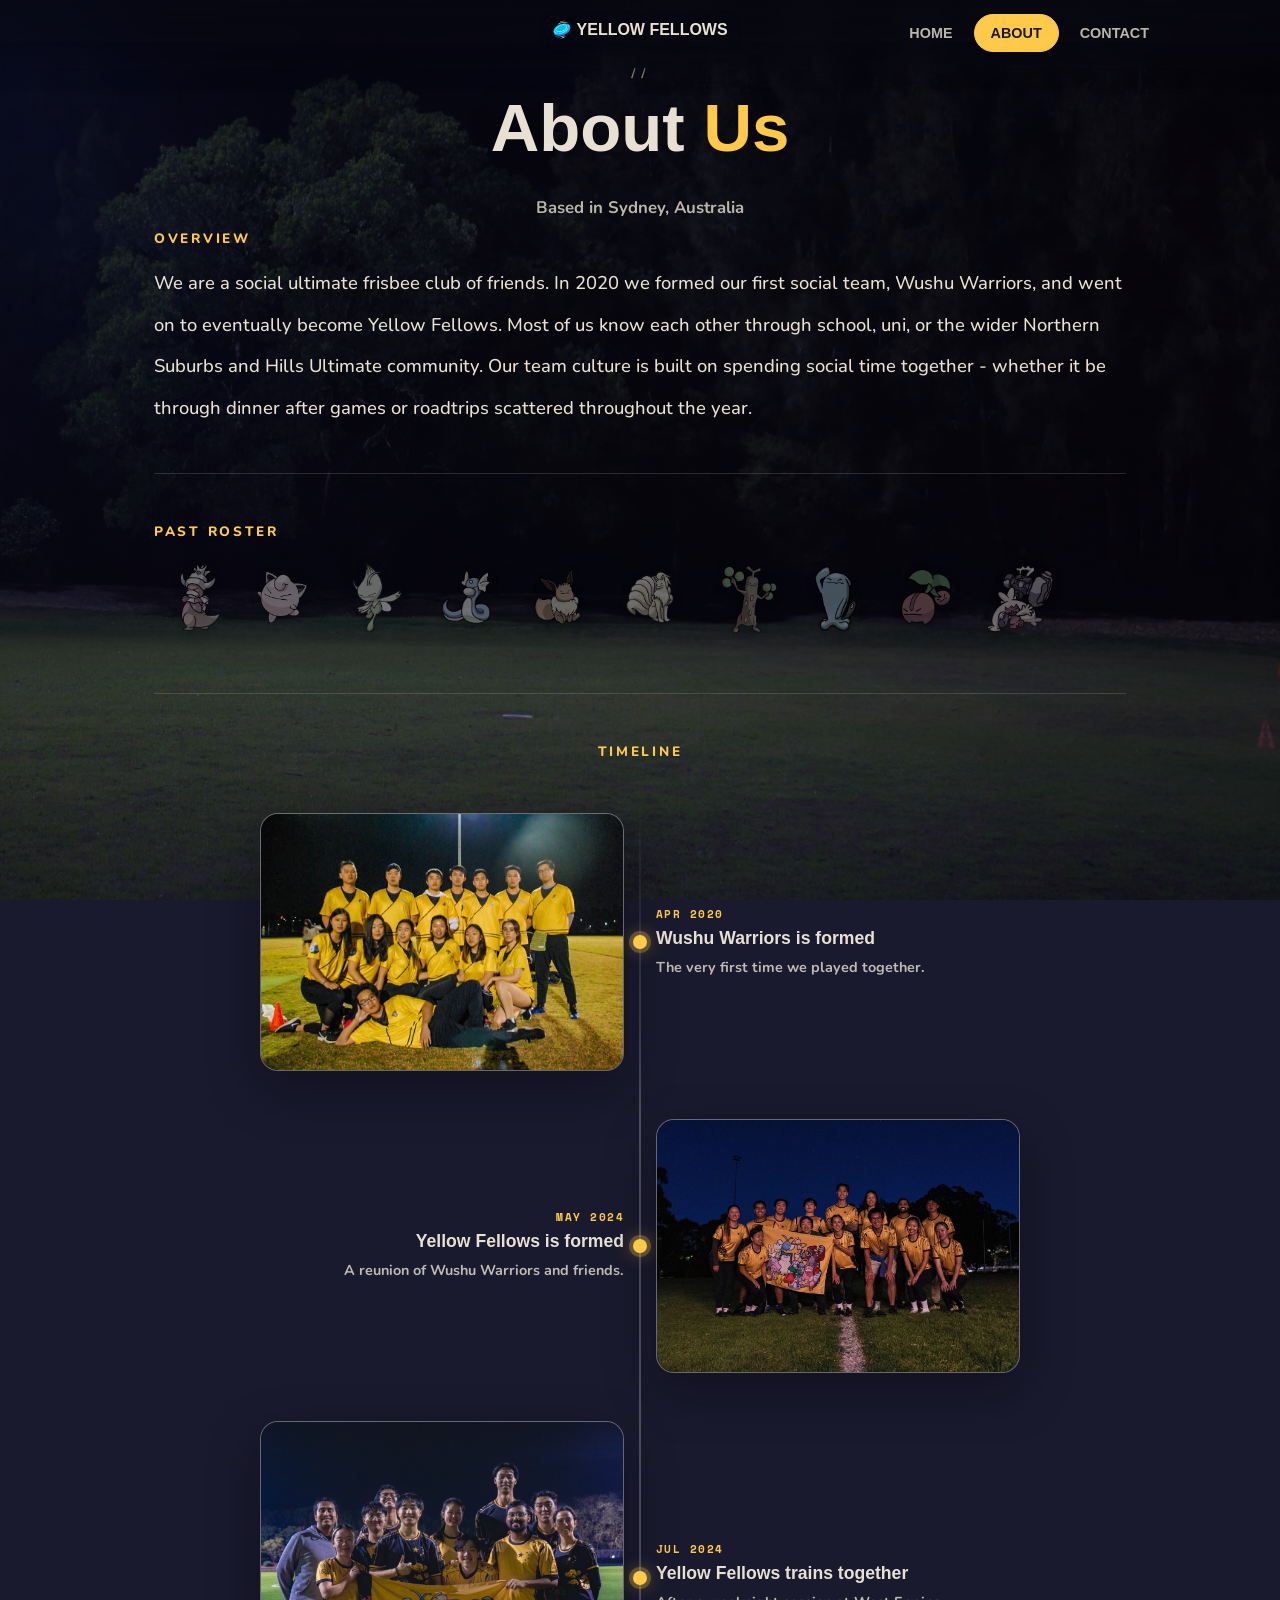
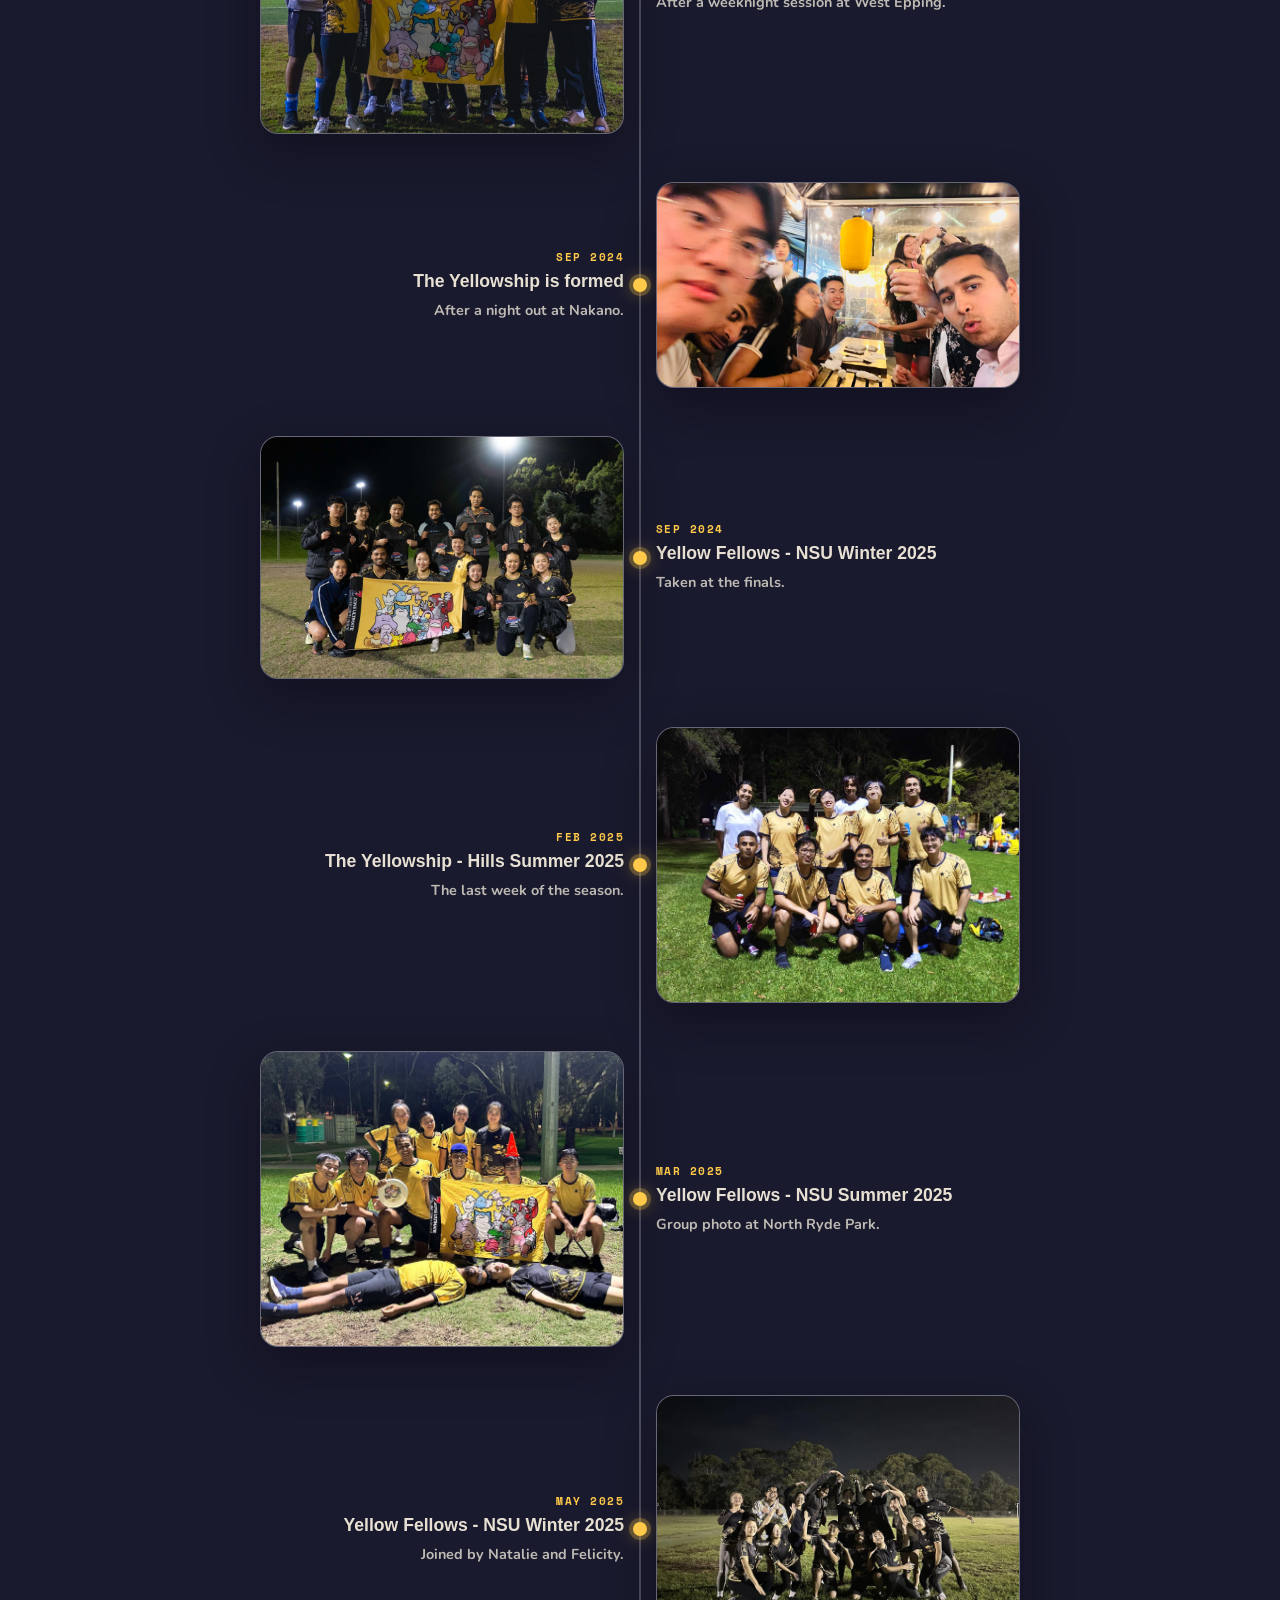
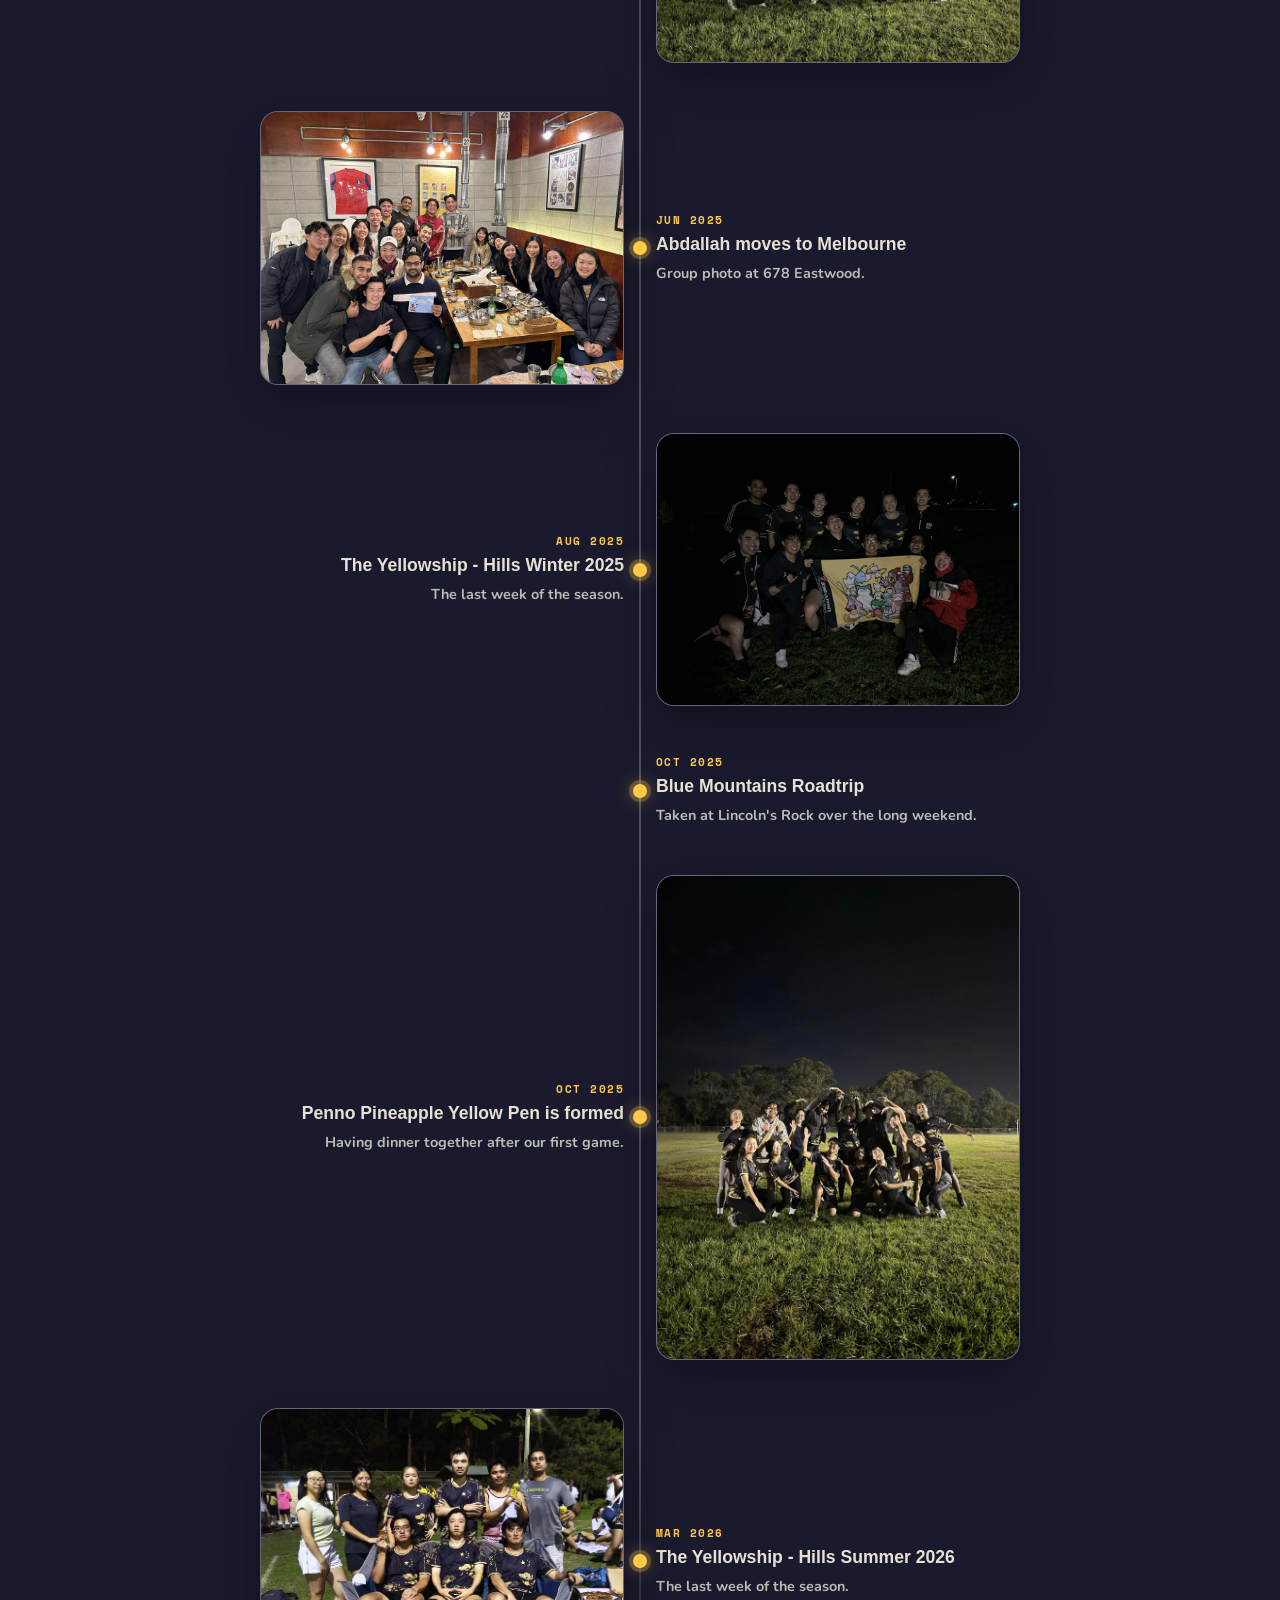
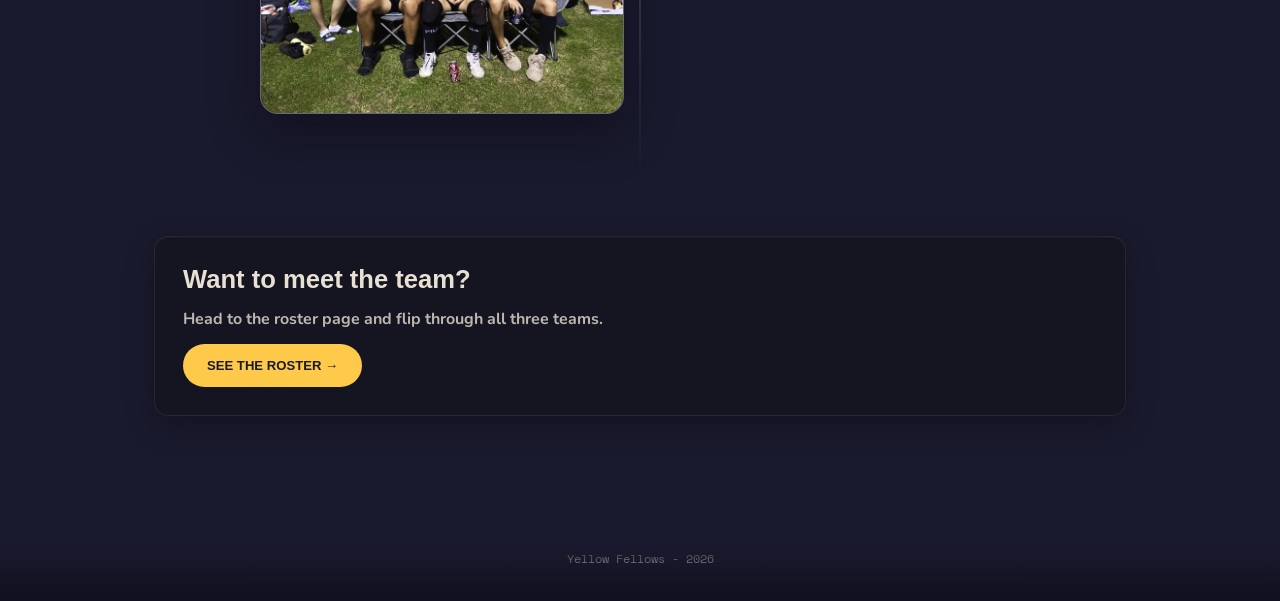
==== commit ccdb995a: "Content update" ====
--- a/about.html
+++ b/about.html
@@ -3,7 +3,8 @@
 <head>
 <meta charset="UTF-8">
 <meta name="viewport" content="width=device-width, initial-scale=1.0">
-<title>About — Yellow Fellows</title>
+<title>Yellow Fellows - About</title>
+<link rel="icon" type="image/png" href="images/logo.png">
 <link rel="preconnect" href="https://fonts.googleapis.com">
 <link href="https://fonts.googleapis.com/css2?family=Nunito:wght@400;700;800;900&family=Space+Mono:wght@400;700&display=swap" rel="stylesheet">
 <link rel="stylesheet" href="styles.css">
@@ -38,7 +39,7 @@
     <p class="section-label">Overview</p>
     <p class="values-statement">
       We are a social ultimate frisbee club of friends. In 2020 we formed our first social team, Wushu Warriors, and went on to eventually become Yellow Fellows.
-      Most of us know each other through school, uni, or the wider Northern Suburbs and Hills Ultimate community. Our team culture is friendship-centred and spending
+      Most of us know each other through school, uni, or the wider Northern Suburbs and Hills Ultimate community. Our team culture is built on spending
       social time together - whether it be through dinner after games or roadtrips scattered throughout the year. 
     </p>
   </section>
--- a/styles.css
+++ b/styles.css
@@ -76,7 +76,7 @@
 .disc-bg{ position:fixed; inset:0; pointer-events:none; overflow:hidden; z-index:-2; }
 .disc-bg span{ position:absolute; font-size:2.2rem; opacity:0.07; filter:saturate(0.6); }
 
-.wrap{ position:relative; z-index:5; max-width:1100px; margin:0 auto; padding:64px 64px 10px; min-width:480px;}
+.wrap{ position:relative; z-index:5; max-width:1100px; margin:0 auto; padding:64px 64px 10px; min-width:360px;}
 
 /* ---------- SITE HEADER / NAV -- fades into the photo ---------- */
 .site-header{
@@ -407,7 +407,7 @@
 
 .player-figure{
   position: absolute;
-  left: -12px;
+  left: 64px;
   bottom: 0px;
   flex: 1;
 
@@ -960,6 +960,8 @@
   .stage-wrap{ --photo-h: min(48vh, 360px); }
   .player-stat-row{ grid-template-columns:1fr; }
   .thumb{ width:48px; height:48px; }
+  .arrow-left{ left: -6px; }
+  .arrow-right{ right: -6px; }
 }
 
 @media (max-width:420px){
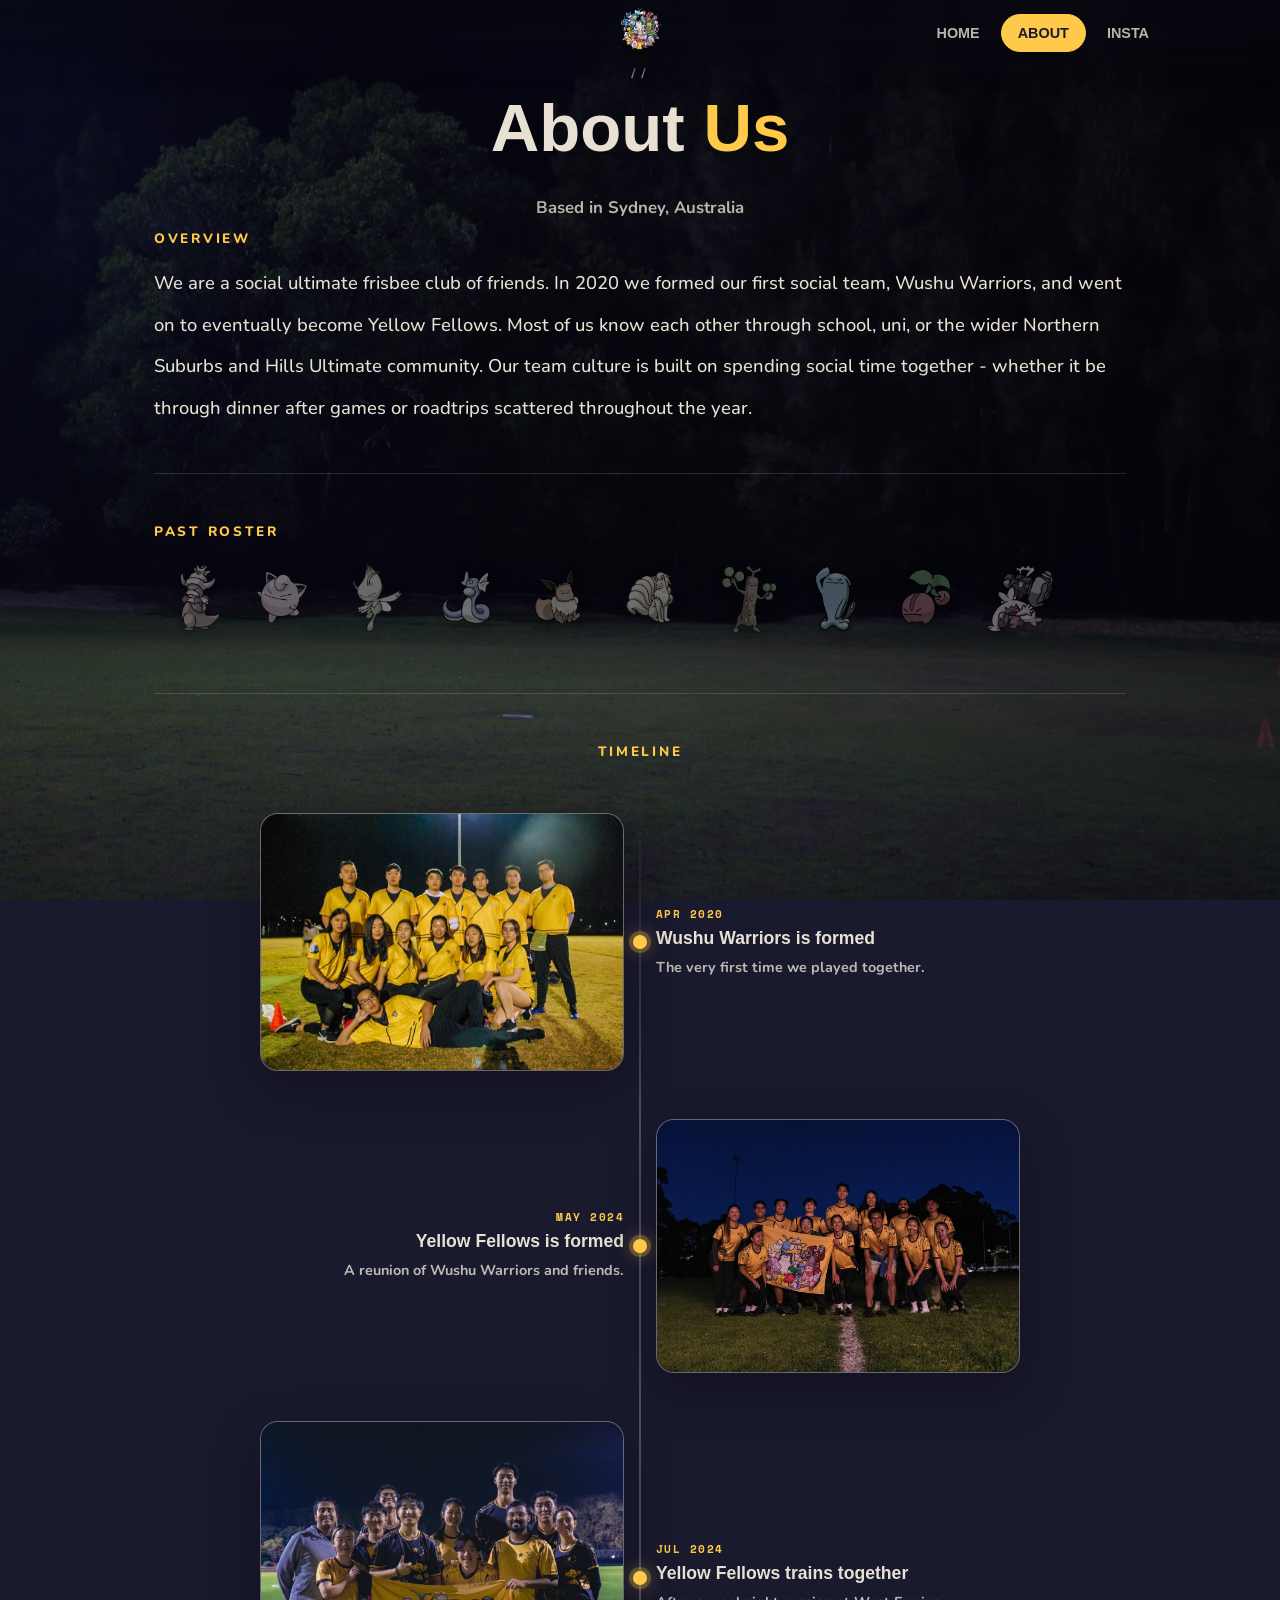
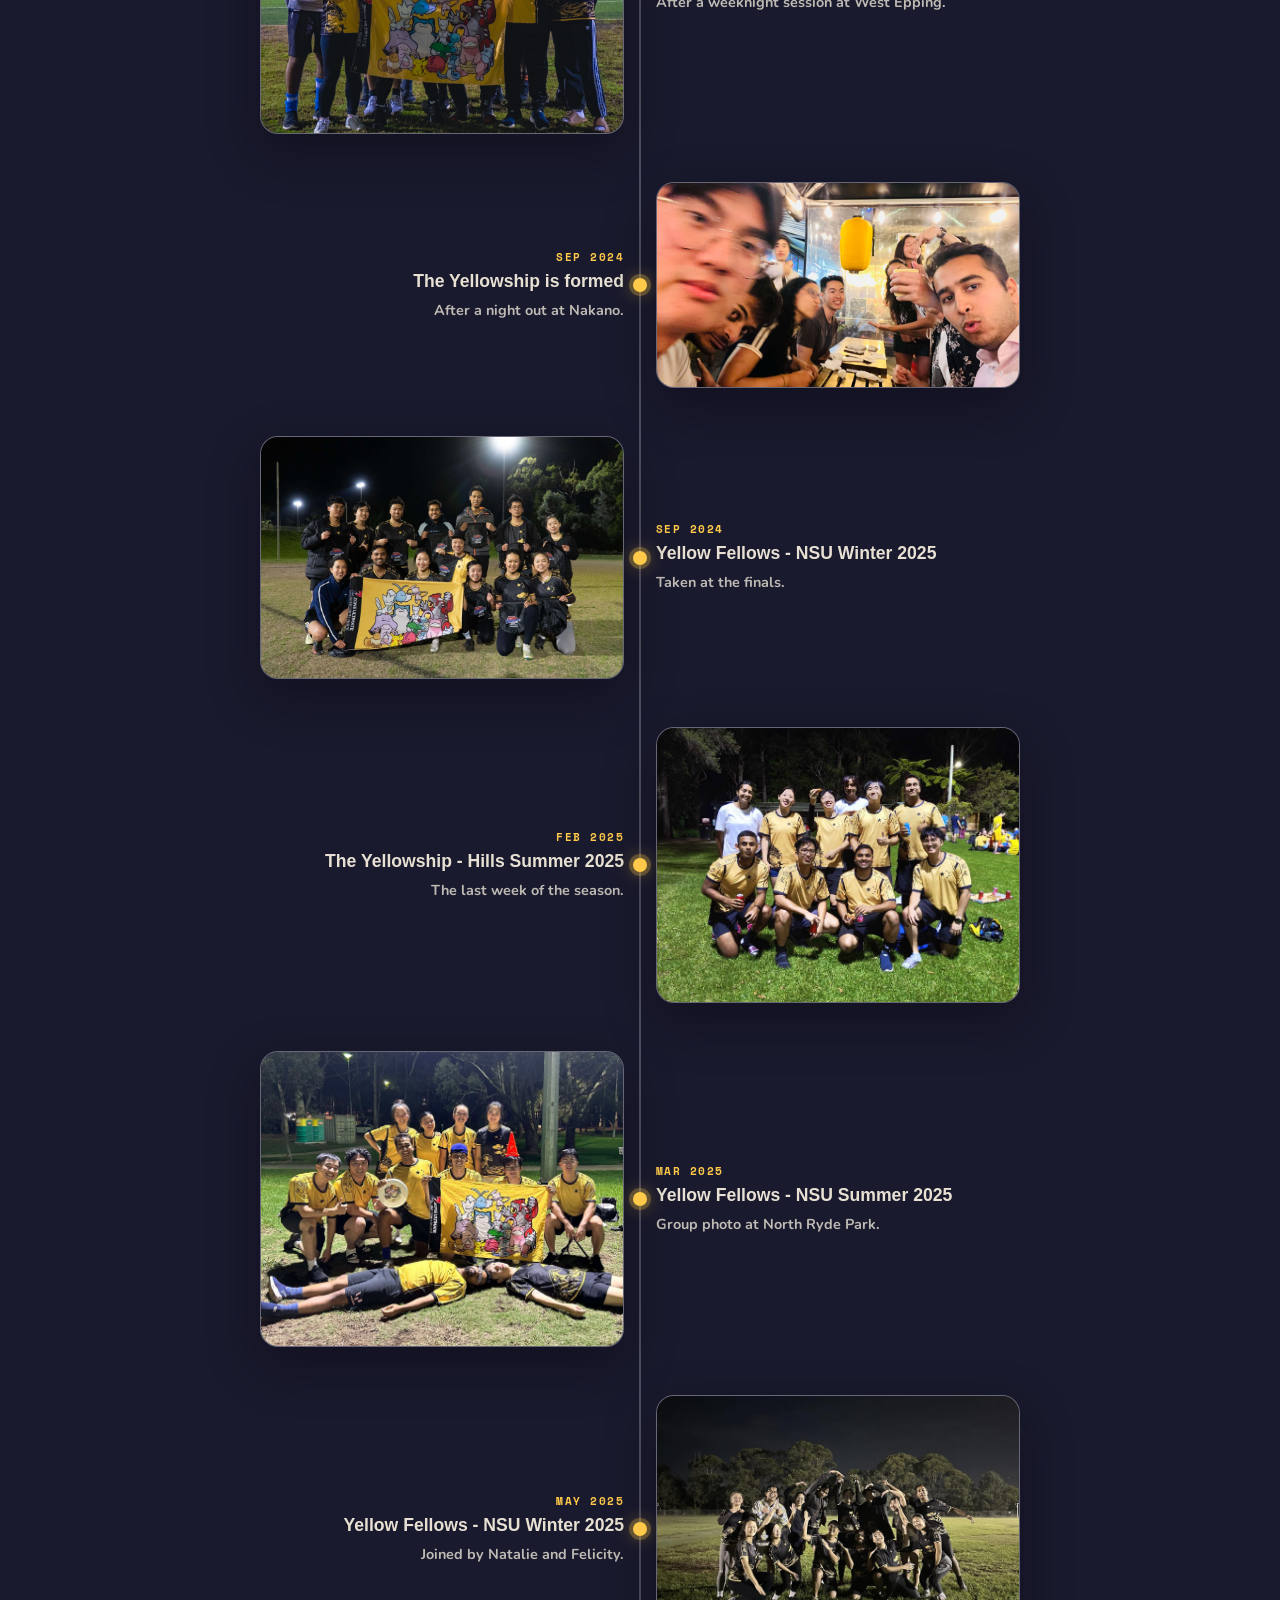
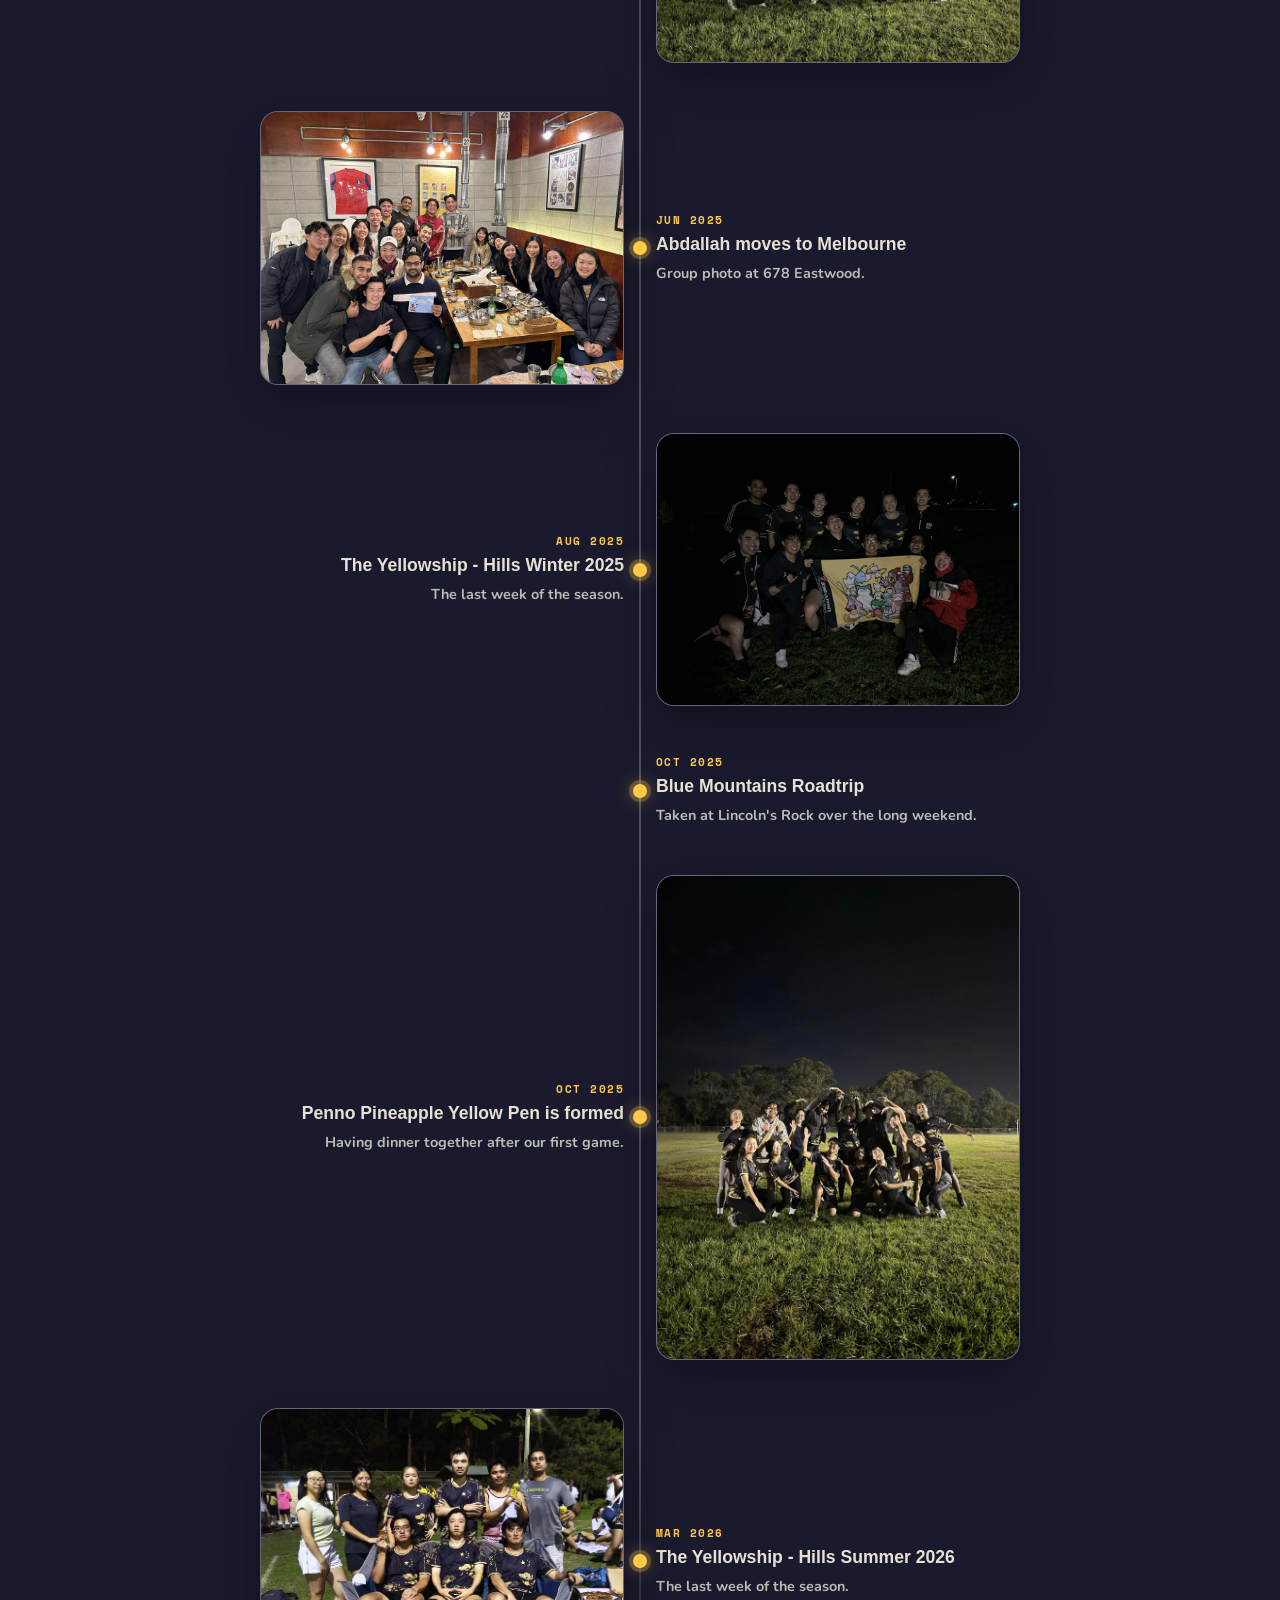
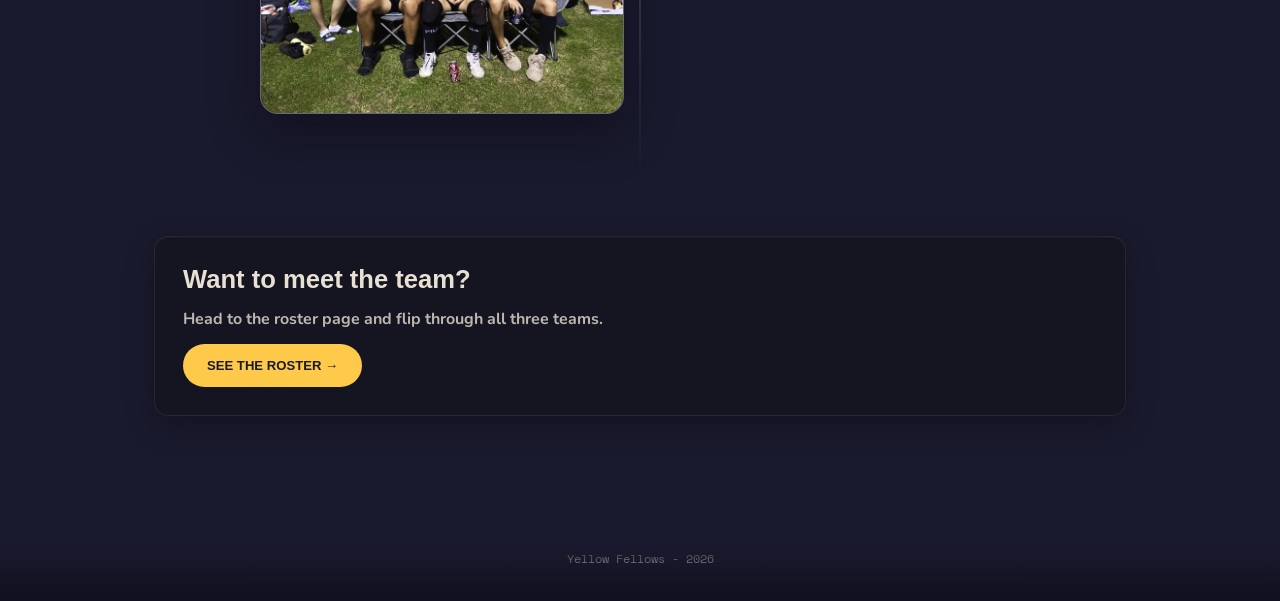
==== commit cb988f8c: "Instagram link fix to replace Contact" ====
--- a/about.html
+++ b/about.html
@@ -23,7 +23,7 @@
     <nav class="site-nav" id="siteNav">
       <a href="index.html">HOME</a>
       <a href="about.html" class="active">ABOUT</a>
-      <a href="contact.html">CONTACT</a>
+      <a href="https://www.instagram.com/yellowfellowsultimate" target="_blank" rel="noopener">INSTA</a>
     </nav>
   </div>
 </header>
